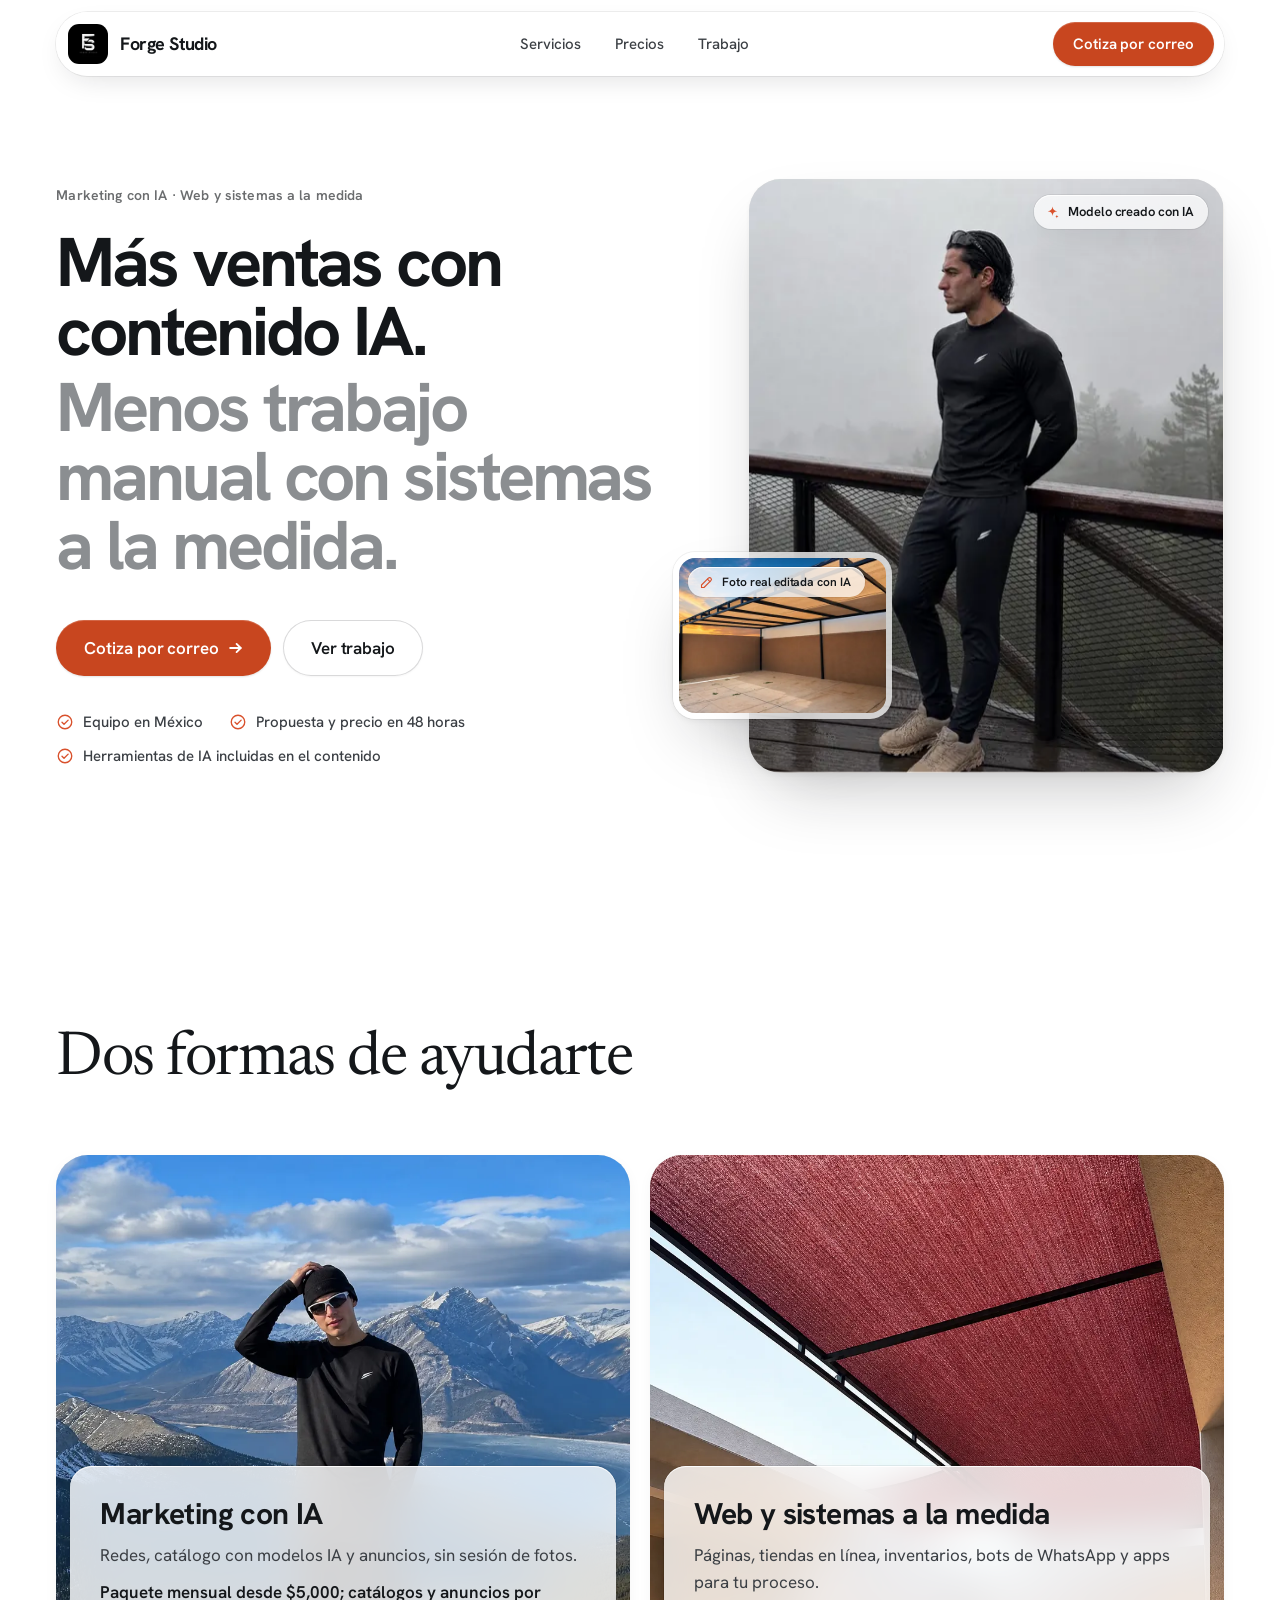
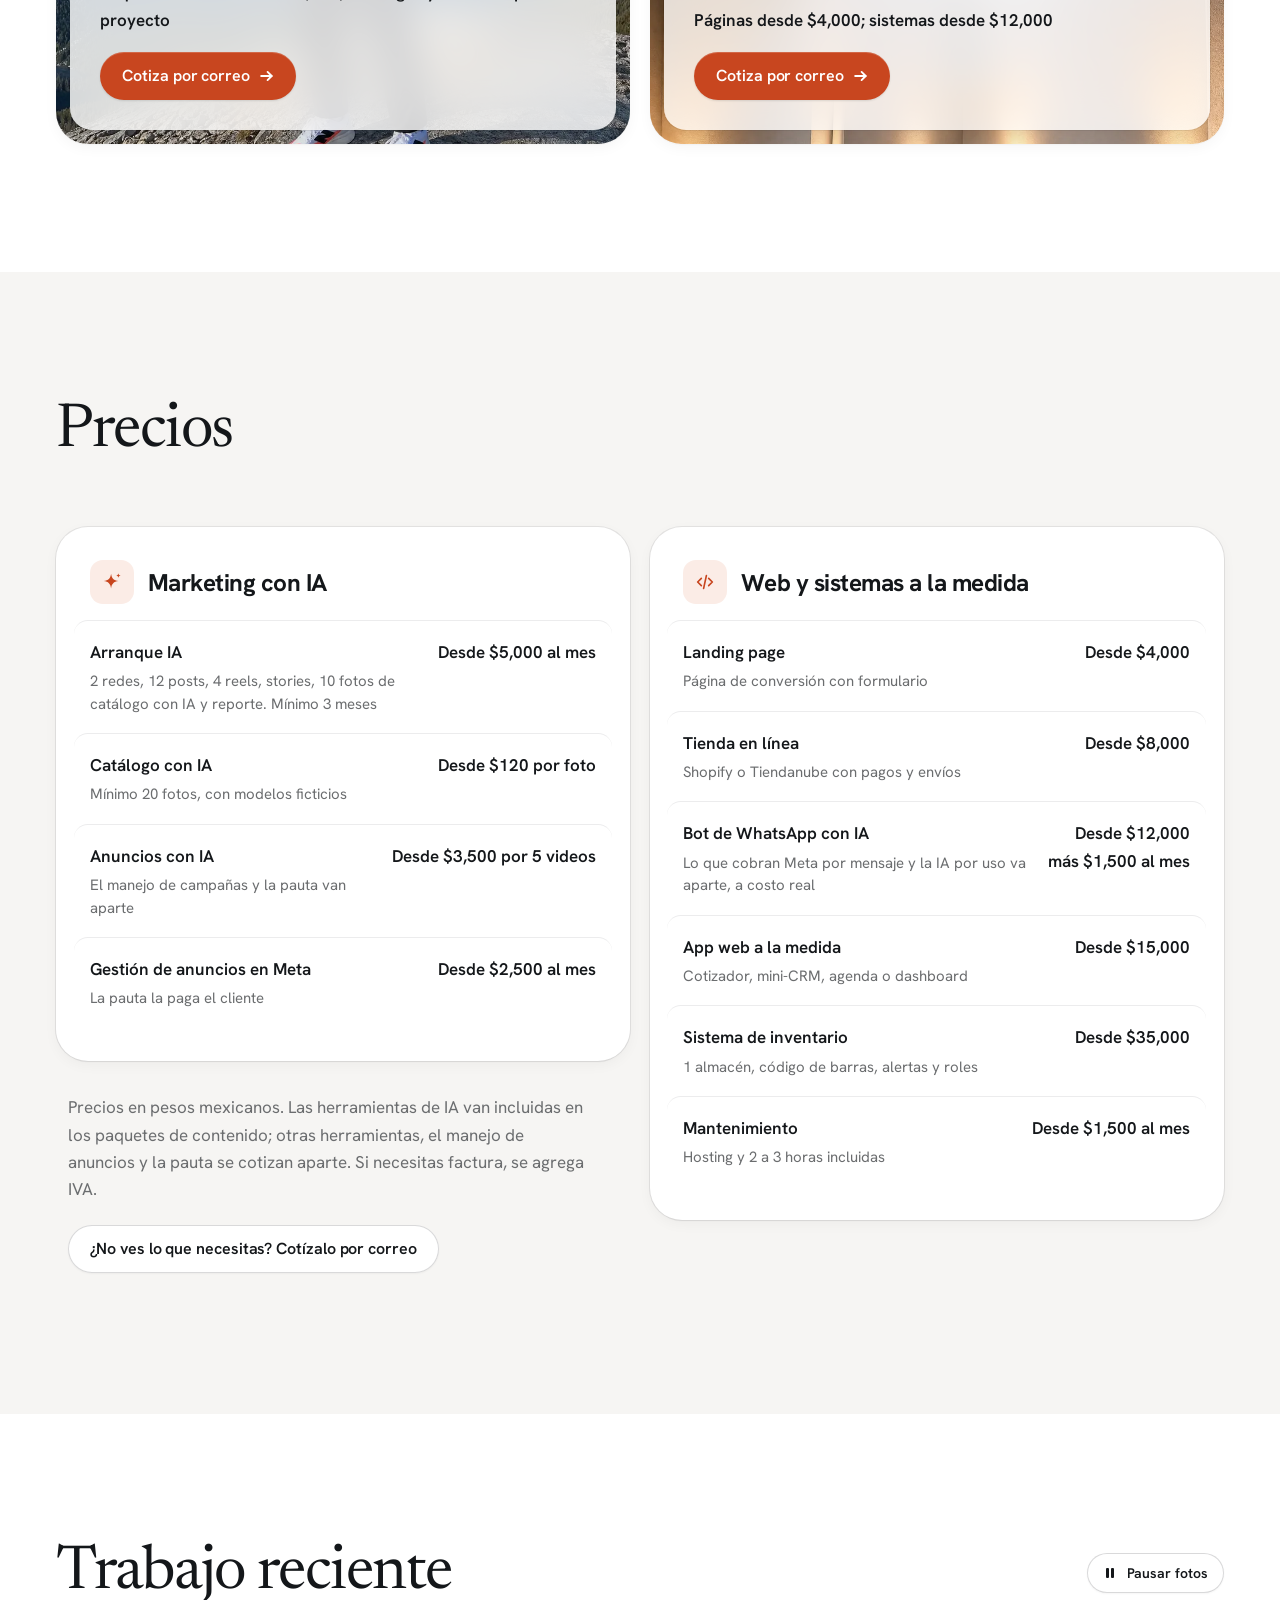
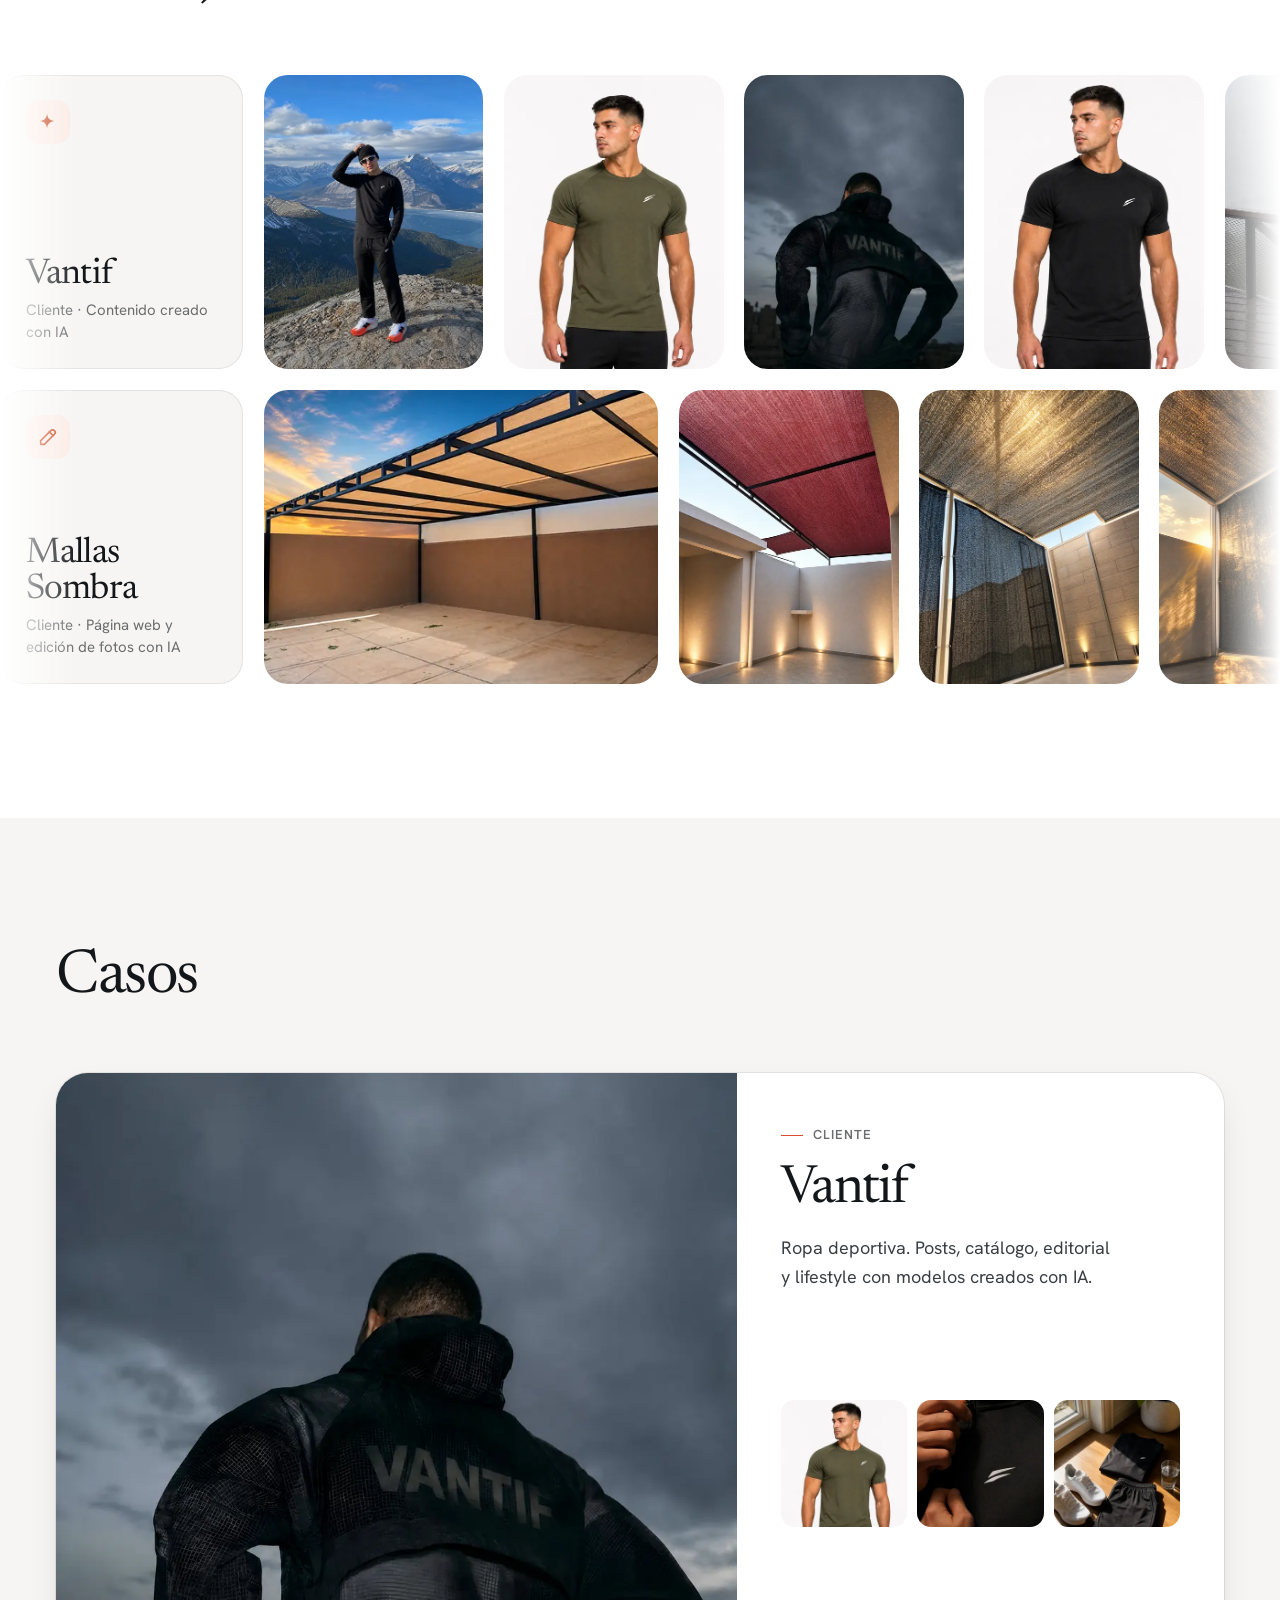
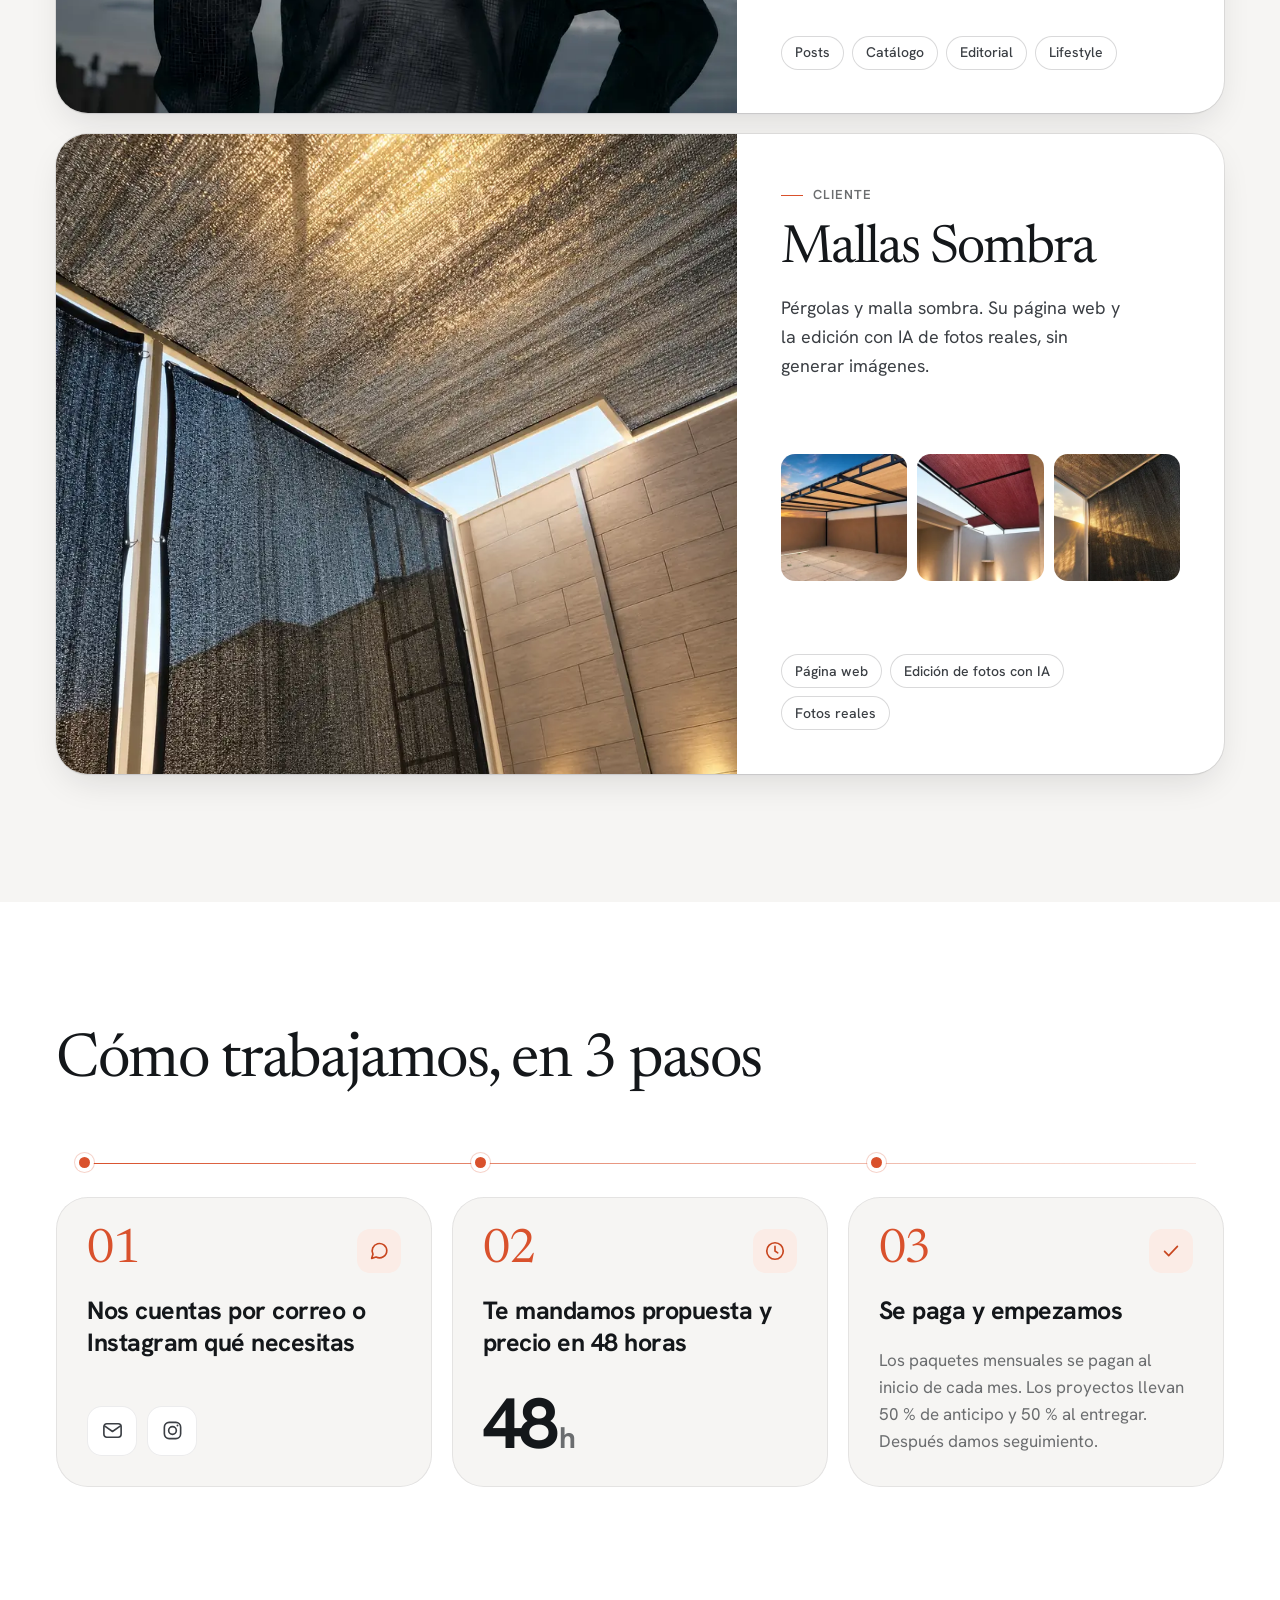
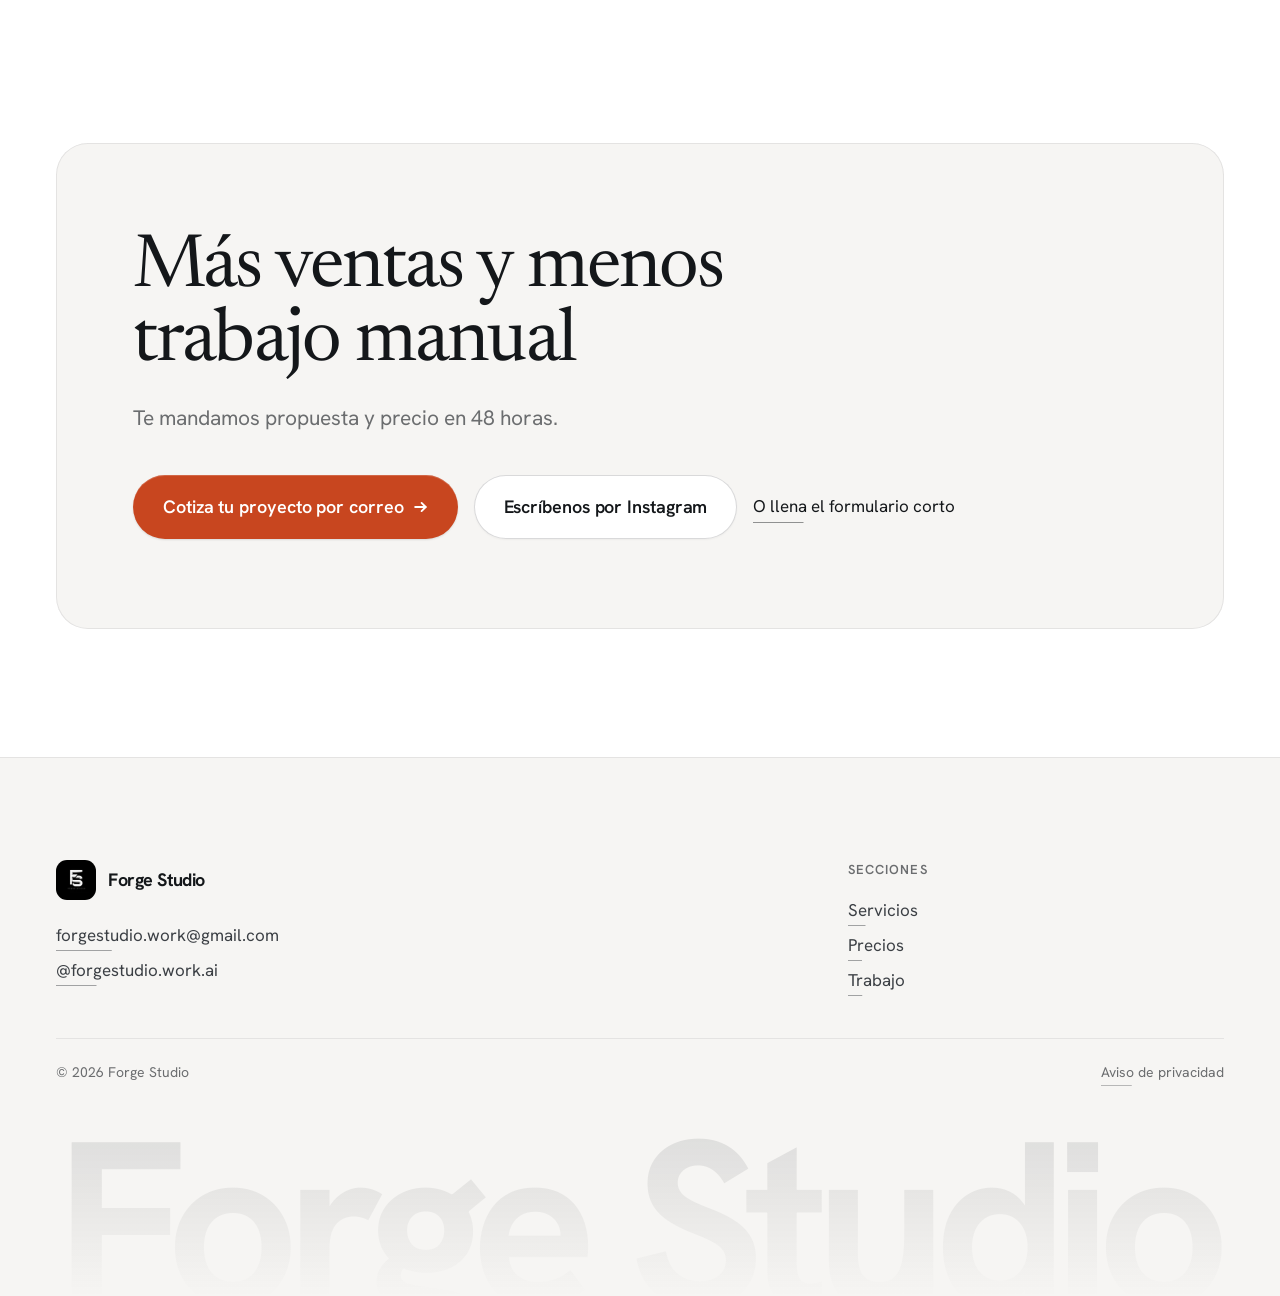
==== index.html @ bc6b0c33 "Rediseño de la página: versión clara, con contacto por correo e Instagram - Página nueva en index.ht" ====
<!doctype html>
<html lang="es" data-type="service">
<head>
<meta charset="utf-8">
<meta name="viewport" content="width=device-width, initial-scale=1, viewport-fit=cover">
<title>Forge Studio: marketing con IA y sistemas a la medida</title>
<meta name="description" content="Contenido con IA para vender más y sistemas a la medida para tu negocio: redes, catálogos, anuncios, páginas web y bots de WhatsApp. Propuesta y precio en 48 horas.">
<meta name="site-kind" content="other">
<meta name="page-type" content="service">
<meta name="theme-color" content="#ffffff">
<link rel="canonical" href="https://leogoma.github.io/forge-studio/">
<meta property="og:type" content="website">
<meta property="og:locale" content="es_MX">
<meta property="og:site_name" content="Forge Studio">
<meta property="og:title" content="Forge Studio: marketing con IA y sistemas a la medida">
<meta property="og:description" content="Contenido con IA para vender más y sistemas a la medida para tu negocio. Propuesta y precio en 48 horas.">
<meta property="og:url" content="https://leogoma.github.io/forge-studio/">
<meta property="og:image" content="https://leogoma.github.io/forge-studio/img/og.jpg">
<meta property="og:image:width" content="1200">
<meta property="og:image:height" content="630">
<meta property="og:image:alt" content="Modelo creado con IA con playera deportiva negra de Vantif, entre la niebla de Chipinque">
<meta name="twitter:card" content="summary_large_image">
<link rel="icon" type="image/png" sizes="32x32" href="favicon-32.png">
<link rel="apple-touch-icon" href="apple-touch-icon.png">
<!-- Hanken Grotesk y Newsreader (OFL, en fonts/) servidas desde el sitio: sin otro origen antes de pintar ni la IP
     del visitante en Google. La de texto se precarga porque el título de la portada la usa. -->
<link rel="preload" href="fonts/hanken-grotesk-latin.woff2" as="font" type="font/woff2" crossorigin>
<link rel="stylesheet" href="css/sitio.css">
<!-- con JS, lo que aparece al bajar empieza escondido; si js/sitio.js no llega en 4 s, todo se muestra igual -->
<script>document.documentElement.classList.add('js');window.__revelar=setTimeout(function(){document.documentElement.classList.add('revelar-todo')},4000);</script>
</head>
<body>
<!-- Versión clara (spec 12, cambio del 2026-11-09): blanco y gris muy claro, el naranja solo en botones y detalles,
     vidrio blanco en la barra y sobre las fotos, movimiento discreto y nada que siga al cursor. -->
<header class="nav">
  <div class="wrap nav__bar glass">
    <a class="skip-link" href="#inicio">Saltar al contenido</a>
    <a class="nav__logo" href="#top"><img src="img/brand/forge-monogram-96.webp" srcset="img/brand/forge-monogram-96.webp 96w, img/brand/forge-monogram-192.webp 192w" sizes="40px" width="40" height="40" alt=""><span>Forge Studio</span></a>
    <nav class="nav__links" id="menu" aria-label="Principal">
      <a class="nav__link" href="#servicios">Servicios</a>
      <a class="nav__link" href="#precios">Precios</a>
      <a class="nav__link" href="#trabajo">Trabajo</a>
    </nav>
    <div class="nav__actions">
      <a class="btn btn--primary" href="mailto:forgestudio.work@gmail.com?subject=Quiero%20cotizar" data-cta="contacto">Cotiza por correo</a>
    </div>
    <button class="nav__toggle" type="button" aria-expanded="false" aria-controls="menu" aria-label="Menú">
      <svg width="18" height="18" viewBox="0 0 18 18" aria-hidden="true"><path d="M2 5h14" stroke="currentColor" stroke-width="1.6" stroke-linecap="round"/><path d="M2 13h14" stroke="currentColor" stroke-width="1.6" stroke-linecap="round"/></svg>
    </button>
  </div>
</header>

<main id="top">
  <section class="hero" id="inicio" aria-labelledby="inicio-h">
    <div class="wrap hero__grid">
      <div class="hero__text">
        <p class="hero__label enter" style="--i:0">Marketing con IA · Web y sistemas a la medida</p>
        <h1 id="inicio-h"><span class="h1-a enter" style="--i:1">Más ventas con contenido IA.</span> <span class="h1-b enter" style="--i:2">Menos trabajo manual con sistemas a la medida.</span></h1>
        <div class="hero__cta enter" style="--i:3">
          <a class="btn btn--primary btn--lg" href="mailto:forgestudio.work@gmail.com?subject=Quiero%20cotizar" data-cta="contacto">Cotiza por correo<svg class="arrow" viewBox="0 0 12 12" aria-hidden="true" fill="none" stroke="currentColor" stroke-width="1.6" stroke-linecap="round" stroke-linejoin="round"><path d="M1 6h9"/><path d="M6.5 2.5 10 6l-3.5 3.5"/></svg></a>
          <a class="btn btn--secondary btn--lg" href="#trabajo">Ver trabajo</a>
        </div>
        <ul class="hero__trust enter" style="--i:4" role="list">
          <li><svg viewBox="0 0 24 24" aria-hidden="true" fill="none" stroke="currentColor" stroke-width="1.8" stroke-linecap="round" stroke-linejoin="round"><circle cx="12" cy="12" r="9"/><path d="m8 12.3 2.7 2.7L16.2 9.5"/></svg>Equipo en México</li>
          <li><svg viewBox="0 0 24 24" aria-hidden="true" fill="none" stroke="currentColor" stroke-width="1.8" stroke-linecap="round" stroke-linejoin="round"><circle cx="12" cy="12" r="9"/><path d="m8 12.3 2.7 2.7L16.2 9.5"/></svg>Propuesta y precio en 48 horas</li>
          <li><svg viewBox="0 0 24 24" aria-hidden="true" fill="none" stroke="currentColor" stroke-width="1.8" stroke-linecap="round" stroke-linejoin="round"><circle cx="12" cy="12" r="9"/><path d="m8 12.3 2.7 2.7L16.2 9.5"/></svg>Herramientas de IA incluidas en el contenido</li>
        </ul>
      </div>
      <div class="hero__art">
        <div class="hero__photo">
          <picture>
            <source media="(max-width: 639px)" srcset="img/vantif/editorial-chipinque-480.webp 480w, img/vantif/editorial-chipinque-640.webp 640w, img/vantif/editorial-chipinque-960.webp 960w" sizes="calc(100vw - 40px)">
            <img src="img/vantif/editorial-chipinque-960.webp" srcset="img/vantif/editorial-chipinque-480.webp 480w, img/vantif/editorial-chipinque-960.webp 960w, img/vantif/editorial-chipinque-1600.webp 1600w" sizes="(min-width: 1024px) min(536px, calc(41.7vw - 64px)), 520px" width="1600" height="2143" alt="Modelo creado con IA con ropa deportiva negra de Vantif, recargado en el barandal de un mirador con niebla en Chipinque" style="object-position: 50% 30%" fetchpriority="high" data-source="client" data-subject="Vantif, editorial en Chipinque">
          </picture>
          <span class="chip glass"><svg viewBox="0 0 24 24" aria-hidden="true" fill="currentColor"><path d="M12 2.5c.5 4.8 2.7 7 7.5 7.5-4.8.5-7 2.7-7.5 7.5-.5-4.8-2.7-7-7.5-7.5 4.8-.5 7-2.7 7.5-7.5Z"/><path d="M19 15.5c.2 1.9 1.1 2.8 3 3-1.9.2-2.8 1.1-3 3-.2-1.9-1.1-2.8-3-3 1.9-.2 2.8-1.1 3-3Z"/></svg><span>Modelo creado con IA</span></span>
        </div>
        <div class="hero__mini glass enter" style="--i:4">
          <img src="img/mallas/pergola-beige-sunset-480.webp" srcset="img/mallas/pergola-beige-sunset-480.webp 480w, img/mallas/pergola-beige-sunset-960.webp 960w" sizes="(min-width: 1024px) 250px, (min-width: 640px) 260px, 50vw" width="1600" height="1195" alt="Pérgola de estructura negra con malla sombra beige sobre una terraza, al atardecer" decoding="async" data-source="client" data-subject="Mallas Sombra, pérgola beige">
          <span class="chip glass"><svg viewBox="0 0 24 24" aria-hidden="true" fill="none" stroke="currentColor" stroke-width="1.8" stroke-linecap="round" stroke-linejoin="round"><path d="M4 20h4L19 9a2.8 2.8 0 0 0-4-4L4 16v4Z"/><path d="m13.5 6.5 4 4"/></svg><span>Foto real editada con IA</span></span>
        </div>
      </div>
    </div>
  </section>

  <section class="section" id="servicios" aria-labelledby="servicios-h">
    <div class="wrap">
      <div class="section-head" data-reveal><h2 id="servicios-h">Dos formas de ayudarte</h2></div>
      <div class="svc-grid">
        <article class="svc" data-reveal style="--i:0">
          <div class="svc__media"><img src="img/vantif/editorial-banff-960.webp" srcset="img/vantif/editorial-banff-480.webp 480w, img/vantif/editorial-banff-960.webp 960w, img/vantif/editorial-banff-1600.webp 1200w" sizes="(min-width: 900px) min(648px, calc(50vw - 76px)), calc(100vw - 40px)" width="1200" height="1607" alt="Modelo creado con IA con ropa deportiva negra de Vantif, en la cima de una montaña frente a un lago y picos nevados" loading="lazy" decoding="async" style="object-position: 50% 40%" data-source="client" data-subject="Vantif, editorial en Banff"></div>
          <div class="svc__body glass">
            <h3>Marketing con IA</h3>
            <p>Redes, catálogo con modelos IA y anuncios, sin sesión de fotos.</p>
            <p class="svc__price">Paquete mensual desde $5,000; catálogos y anuncios por proyecto</p>
            <a class="btn btn--primary" href="mailto:forgestudio.work@gmail.com?subject=Quiero%20cotizar" data-cta="contacto">Cotiza por correo<svg class="arrow" viewBox="0 0 12 12" aria-hidden="true" fill="none" stroke="currentColor" stroke-width="1.6" stroke-linecap="round" stroke-linejoin="round"><path d="M1 6h9"/><path d="M6.5 2.5 10 6l-3.5 3.5"/></svg></a>
          </div>
        </article>
        <article class="svc" data-reveal style="--i:1">
          <div class="svc__media"><img src="img/mallas/malla-roja-techo-960.webp" srcset="img/mallas/malla-roja-techo-480.webp 480w, img/mallas/malla-roja-techo-960.webp 960w, img/mallas/malla-roja-techo-1600.webp 1120w" sizes="(min-width: 900px) min(648px, calc(50vw - 76px)), calc(100vw - 40px)" width="1120" height="1500" alt="Malla sombra roja tensada como techo de un patio de muros blancos con luces al pie" loading="lazy" decoding="async" style="object-position: 50% 30%" data-source="client" data-subject="Mallas Sombra, techo de malla roja"></div>
          <div class="svc__body glass">
            <h3>Web y sistemas a la medida</h3>
            <p>Páginas, tiendas en línea, inventarios, bots de WhatsApp y apps para tu proceso.</p>
            <p class="svc__price">Páginas desde $4,000; sistemas desde $12,000</p>
            <a class="btn btn--primary" href="mailto:forgestudio.work@gmail.com?subject=Quiero%20cotizar" data-cta="contacto">Cotiza por correo<svg class="arrow" viewBox="0 0 12 12" aria-hidden="true" fill="none" stroke="currentColor" stroke-width="1.6" stroke-linecap="round" stroke-linejoin="round"><path d="M1 6h9"/><path d="M6.5 2.5 10 6l-3.5 3.5"/></svg></a>
          </div>
        </article>
      </div>
    </div>
  </section>

  <section class="section section--soft" id="precios" aria-labelledby="precios-h">
    <div class="wrap">
      <div class="section-head" data-reveal><h2 id="precios-h">Precios</h2></div>
      <div class="precios__grid">
        <div class="price-card" data-reveal style="--i:0">
          <div class="price-card__head">
            <span class="icon-tile" aria-hidden="true"><svg viewBox="0 0 24 24" fill="currentColor"><path d="M11 3c.6 5 3 7.4 8 8-5 .6-7.4 3-8 8-.6-5-3-7.4-8-8 5-.6 7.4-3 8-8Z"/><path d="M19 2.5c.2 1.6 1 2.4 2.5 2.5-1.6.2-2.4 1-2.5 2.5-.2-1.6-1-2.4-2.5-2.5 1.6-.2 2.4-1 2.5-2.5Z"/></svg></span>
            <h3>Marketing con IA</h3>
          </div>
          <ul class="rows" role="list">
            <li><span class="rows__name">Arranque IA</span><span class="rows__value">Desde $5,000 al mes</span><p>2 redes, 12 posts, 4 reels, stories, 10 fotos de catálogo con IA y reporte. Mínimo 3 meses</p></li>
            <li><span class="rows__name">Catálogo con IA</span><span class="rows__value">Desde $120 por foto</span><p>Mínimo 20 fotos, con modelos ficticios</p></li>
            <li><span class="rows__name">Anuncios con IA</span><span class="rows__value">Desde $3,500 por 5 videos</span><p>El manejo de campañas y la pauta van aparte</p></li>
            <li><span class="rows__name">Gestión de anuncios en Meta</span><span class="rows__value">Desde $2,500 al mes</span><p>La pauta la paga el cliente</p></li>
          </ul>
        </div>
        <div class="price-card precios__web" data-reveal style="--i:1">
          <div class="price-card__head">
            <span class="icon-tile" aria-hidden="true"><svg viewBox="0 0 24 24" fill="none" stroke="currentColor" stroke-width="1.8" stroke-linecap="round" stroke-linejoin="round"><path d="m8 8-4 4 4 4"/><path d="m16 8 4 4-4 4"/><path d="m13.5 5-3 14"/></svg></span>
            <h3>Web y sistemas a la medida</h3>
          </div>
          <ul class="rows" role="list">
            <li><span class="rows__name">Landing page</span><span class="rows__value">Desde $4,000</span><p>Página de conversión con formulario</p></li>
            <li><span class="rows__name">Tienda en línea</span><span class="rows__value">Desde $8,000</span><p>Shopify o Tiendanube con pagos y envíos</p></li>
            <li><span class="rows__name">Bot de WhatsApp con IA</span><span class="rows__value">Desde $12,000<br>más $1,500 al mes</span><p>Lo que cobran Meta por mensaje y la IA por uso va aparte, a costo real</p></li>
            <li><span class="rows__name">App web a la medida</span><span class="rows__value">Desde $15,000</span><p>Cotizador, mini-CRM, agenda o dashboard</p></li>
            <li><span class="rows__name">Sistema de inventario</span><span class="rows__value">Desde $35,000</span><p>1 almacén, código de barras, alertas y roles</p></li>
            <li><span class="rows__name">Mantenimiento</span><span class="rows__value">Desde $1,500 al mes</span><p>Hosting y 2 a 3 horas incluidas</p></li>
          </ul>
        </div>
        <div class="precios__nota" data-reveal style="--i:2">
          <p>Precios en pesos mexicanos. Las herramientas de IA van incluidas en los paquetes de contenido; otras herramientas, el manejo de anuncios y la pauta se cotizan aparte. Si necesitas factura, se agrega IVA.</p>
          <div><a class="btn btn--secondary" href="mailto:forgestudio.work@gmail.com?subject=Quiero%20cotizar" data-cta="contacto">¿No ves lo que necesitas? Cotízalo por correo</a></div>
        </div>
      </div>
    </div>
  </section>

  <section class="section trabajo" id="trabajo" aria-labelledby="trabajo-h">
    <div class="wrap section-head" data-reveal>
      <h2 id="trabajo-h">Trabajo reciente</h2>
      <button class="marquee-toggle btn btn--secondary btn--sm" type="button" aria-pressed="false" hidden>
        <svg class="i-pause" viewBox="0 0 14 14" aria-hidden="true" fill="currentColor"><rect x="3" y="2" width="3" height="10" rx="1"/><rect x="8" y="2" width="3" height="10" rx="1"/></svg>
        <svg class="i-play" viewBox="0 0 14 14" aria-hidden="true" fill="currentColor"><path d="M4 2.6v8.8a.6.6 0 0 0 .9.5l7-4.4a.6.6 0 0 0 0-1L4.9 2.1a.6.6 0 0 0-.9.5Z"/></svg>
        <span>Pausar fotos</span>
      </button>
    </div>
    <div class="marquee" data-marquee data-reveal>
      <div class="marquee__track"><div class="marquee__set">
        <div class="gal-group" data-project="vantif">
          <div class="gal-label">
            <span class="icon-tile" aria-hidden="true"><svg viewBox="0 0 24 24" fill="currentColor"><path d="M11 3c.6 5 3 7.4 8 8-5 .6-7.4 3-8 8-.6-5-3-7.4-8-8 5-.6 7.4-3 8-8Z"/></svg></span>
            <div><h3>Vantif</h3><p>Cliente · Contenido creado con IA</p></div>
          </div>
          <ul class="gal" role="list" aria-label="Fotos de Vantif">
            <li><button type="button" class="gal__btn" aria-haspopup="dialog"><img src="img/vantif/editorial-banff-480.webp" srcset="img/vantif/editorial-banff-480.webp 480w, img/vantif/editorial-banff-960.webp 960w, img/vantif/editorial-banff-1600.webp 1200w" sizes="(min-width: 1479px) 254px, (min-width: 640px) 17.2vw, 157px" width="1200" height="1607" alt="Modelo creado con IA con ropa deportiva negra de Vantif, en la cima de una montaña frente a un lago y picos nevados" loading="lazy" decoding="async" data-source="client" data-subject="Vantif, editorial en Banff"></button></li>
            <li><button type="button" class="gal__btn" aria-haspopup="dialog"><img src="img/vantif/post-olive-tee-480.webp" srcset="img/vantif/post-olive-tee-480.webp 480w, img/vantif/post-olive-tee-960.webp 960w, img/vantif/post-olive-tee-1600.webp 1600w" sizes="(min-width: 1479px) 254px, (min-width: 640px) 17.2vw, 157px" width="1600" height="2143" alt="Modelo creado con IA con playera verde olivo de Vantif, sobre fondo blanco" loading="lazy" decoding="async" data-source="client" data-subject="Vantif, post de playera verde olivo"></button></li>
            <li><button type="button" class="gal__btn" aria-haspopup="dialog"><img src="img/vantif/vantif-01-480.webp" srcset="img/vantif/vantif-01-480.webp 480w, img/vantif/vantif-01-960.webp 960w, img/vantif/vantif-01-1600.webp 1600w" sizes="(min-width: 1479px) 254px, (min-width: 640px) 17.2vw, 157px" width="1600" height="2143" alt="Modelo creado con IA, de espaldas, con chamarra negra de malla que dice VANTIF, bajo un cielo nublado" loading="lazy" decoding="async" data-source="client" data-subject="Vantif, chamarra de malla"></button></li>
            <li><button type="button" class="gal__btn" aria-haspopup="dialog"><img src="img/vantif/post-core-tee-480.webp" srcset="img/vantif/post-core-tee-480.webp 480w, img/vantif/post-core-tee-960.webp 960w, img/vantif/post-core-tee-1600.webp 1600w" sizes="(min-width: 1479px) 254px, (min-width: 640px) 17.2vw, 157px" width="1600" height="2143" alt="Modelo creado con IA con playera negra de Vantif, sobre fondo blanco" loading="lazy" decoding="async" data-source="client" data-subject="Vantif, post de playera negra"></button></li>
            <li><button type="button" class="gal__btn" aria-haspopup="dialog"><img src="img/vantif/editorial-chipinque-480.webp" srcset="img/vantif/editorial-chipinque-480.webp 480w, img/vantif/editorial-chipinque-960.webp 960w, img/vantif/editorial-chipinque-1600.webp 1600w" sizes="(min-width: 1479px) 254px, (min-width: 640px) 17.2vw, 157px" width="1600" height="2143" alt="Modelo creado con IA con ropa deportiva negra de Vantif, recargado en el barandal de un mirador con niebla en Chipinque" loading="lazy" decoding="async" data-source="client" data-subject="Vantif, editorial en Chipinque"></button></li>
            <li><button type="button" class="gal__btn" aria-haspopup="dialog"><img src="img/vantif/post-quarter-zip-480.webp" srcset="img/vantif/post-quarter-zip-480.webp 480w, img/vantif/post-quarter-zip-960.webp 960w, img/vantif/post-quarter-zip-1600.webp 1600w" sizes="(min-width: 1479px) 254px, (min-width: 640px) 17.2vw, 157px" width="1600" height="2143" alt="Modelo creado con IA de cuerpo completo, con sudadera de medio cierre y pants negros de Vantif, sobre fondo blanco" loading="lazy" decoding="async" data-source="client" data-subject="Vantif, post de sudadera"></button></li>
            <li><button type="button" class="gal__btn" aria-haspopup="dialog"><img src="img/vantif/editorial-lago-480.webp" srcset="img/vantif/editorial-lago-480.webp 480w, img/vantif/editorial-lago-960.webp 960w, img/vantif/editorial-lago-1600.webp 1520w" sizes="(min-width: 1479px) 254px, (min-width: 640px) 17.2vw, 157px" width="1520" height="2036" alt="Lago congelado entre montañas nevadas, parte de la editorial de Vantif" loading="lazy" decoding="async" data-source="client" data-subject="Vantif, editorial en el lago"></button></li>
            <li><button type="button" class="gal__btn" aria-haspopup="dialog"><img src="img/vantif/vantif-02-480.webp" srcset="img/vantif/vantif-02-480.webp 480w, img/vantif/vantif-02-960.webp 960w, img/vantif/vantif-02-1600.webp 1360w" sizes="(min-width: 1479px) 340px, (min-width: 640px) 23.0vw, 210px" width="1360" height="1360" alt="Logo blanco de Vantif sobre una sudadera negra con cierre, en primer plano" loading="lazy" decoding="async" data-source="client" data-subject="Vantif, detalle del logo"></button></li>
            <li><button type="button" class="gal__btn" aria-haspopup="dialog"><img src="img/vantif/lifestyle-flatlay-480.webp" srcset="img/vantif/lifestyle-flatlay-480.webp 480w, img/vantif/lifestyle-flatlay-960.webp 960w, img/vantif/lifestyle-flatlay-1600.webp 1520w" sizes="(min-width: 1479px) 192px, (min-width: 640px) 13.0vw, 119px" width="1520" height="2688" alt="Playera y short negros de Vantif con tenis blancos y un vaso de agua, sobre un piso de madera junto a la ventana" loading="lazy" decoding="async" data-source="client" data-subject="Vantif, lifestyle"></button></li>
            <li><button type="button" class="gal__btn" aria-haspopup="dialog"><img src="img/vantif/vantif-03-480.webp" srcset="img/vantif/vantif-03-480.webp 480w, img/vantif/vantif-03-960.webp 960w, img/vantif/vantif-03-1600.webp 1200w" sizes="(min-width: 1479px) 340px, (min-width: 640px) 23.0vw, 210px" width="1200" height="1200" alt="Logo blanco de Vantif sobre tela verde olivo, en primer plano" loading="lazy" decoding="async" data-source="client" data-subject="Vantif, detalle del logo"></button></li>
            <li><button type="button" class="gal__btn" aria-haspopup="dialog"><img src="img/vantif/macro-quartzip-logo-480.webp" srcset="img/vantif/macro-quartzip-logo-480.webp 480w, img/vantif/macro-quartzip-logo-960.webp 960w, img/vantif/macro-quartzip-logo-1600.webp 1520w" sizes="(min-width: 1479px) 192px, (min-width: 640px) 13.0vw, 119px" width="1520" height="2688" alt="Manos de un modelo creado con IA subiendo el cierre de una sudadera negra de Vantif" loading="lazy" decoding="async" data-source="client" data-subject="Vantif, detalle de la sudadera"></button></li>
            <li><button type="button" class="gal__btn" aria-haspopup="dialog"><img src="img/vantif/vantif-04-480.webp" srcset="img/vantif/vantif-04-480.webp 480w, img/vantif/vantif-04-960.webp 960w, img/vantif/vantif-04-1600.webp 1600w" sizes="(min-width: 1479px) 340px, (min-width: 640px) 23.0vw, 210px" width="1600" height="1600" alt="Logo blanco de Vantif sobre tela negra, en primer plano" loading="lazy" decoding="async" data-source="client" data-subject="Vantif, detalle del logo"></button></li>
          </ul>
        </div>
      </div></div>
    </div>
    <div class="marquee" data-marquee data-dir="rev" data-reveal>
      <div class="marquee__track"><div class="marquee__set">
        <div class="gal-group" data-project="mallas">
          <div class="gal-label">
            <span class="icon-tile" aria-hidden="true"><svg viewBox="0 0 24 24" fill="none" stroke="currentColor" stroke-width="1.8" stroke-linecap="round" stroke-linejoin="round"><path d="M4 20h4L19 9a2.8 2.8 0 0 0-4-4L4 16v4Z"/><path d="m13.5 6.5 4 4"/></svg></span>
            <div><h3>Mallas Sombra</h3><p>Cliente · Página web y edición de fotos con IA</p></div>
          </div>
          <ul class="gal" role="list" aria-label="Fotos de Mallas Sombra">
            <li><button type="button" class="gal__btn" aria-haspopup="dialog"><img src="img/mallas/pergola-beige-sunset-480.webp" srcset="img/mallas/pergola-beige-sunset-480.webp 480w, img/mallas/pergola-beige-sunset-960.webp 960w, img/mallas/pergola-beige-sunset-1600.webp 1600w" sizes="(min-width: 1479px) 455px, (min-width: 640px) 30.8vw, 281px" width="1600" height="1195" alt="Pérgola de estructura negra con malla sombra beige sobre una terraza, al atardecer" loading="lazy" decoding="async" data-source="client" data-subject="Mallas Sombra, pérgola beige"></button></li>
            <li><button type="button" class="gal__btn" aria-haspopup="dialog"><img src="img/mallas/malla-roja-techo-480.webp" srcset="img/mallas/malla-roja-techo-480.webp 480w, img/mallas/malla-roja-techo-960.webp 960w, img/mallas/malla-roja-techo-1600.webp 1120w" sizes="(min-width: 1479px) 254px, (min-width: 640px) 17.2vw, 157px" width="1120" height="1500" alt="Malla sombra roja tensada como techo de un patio de muros blancos con luces al pie" loading="lazy" decoding="async" data-source="client" data-subject="Mallas Sombra, techo de malla roja"></button></li>
            <li><button type="button" class="gal__btn" aria-haspopup="dialog"><img src="img/mallas/malla-negra-azulejo-480.webp" srcset="img/mallas/malla-negra-azulejo-480.webp 480w, img/mallas/malla-negra-azulejo-960.webp 880w" sizes="(min-width: 1479px) 254px, (min-width: 640px) 17.2vw, 157px" width="880" height="1179" alt="Malla sombra negra en el techo y los costados de un patio, junto a un muro de azulejo claro con luces al pie" loading="lazy" decoding="async" data-source="client" data-subject="Mallas Sombra, patio con malla negra"></button></li>
            <li><button type="button" class="gal__btn" aria-haspopup="dialog"><img src="img/mallas/malla-negra-lateral-sunset-480.webp" srcset="img/mallas/malla-negra-lateral-sunset-480.webp 480w, img/mallas/malla-negra-lateral-sunset-960.webp 800w" sizes="(min-width: 1479px) 254px, (min-width: 640px) 17.2vw, 157px" width="800" height="1072" alt="Malla sombra negra en el techo y un costado de un patio, con la luz del atardecer entrando por la esquina" loading="lazy" decoding="async" data-source="client" data-subject="Mallas Sombra, malla negra al atardecer"></button></li>
          </ul>
        </div>
        <div class="gal-group" data-project="moda">
          <div class="gal-label">
            <span class="icon-tile" aria-hidden="true"><svg viewBox="0 0 24 24" fill="currentColor"><path d="M11 3c.6 5 3 7.4 8 8-5 .6-7.4 3-8 8-.6-5-3-7.4-8-8 5-.6 7.4-3 8-8Z"/></svg></span>
            <div><h3>Moda editorial</h3><p>Editorial propia · Concepto</p></div>
          </div>
          <ul class="gal" role="list" aria-label="Fotos de Moda editorial">
            <li><button type="button" class="gal__btn" aria-haspopup="dialog"><img src="img/moda/runway-gabardina-charcoal-480.webp" srcset="img/moda/runway-gabardina-charcoal-480.webp 480w, img/moda/runway-gabardina-charcoal-960.webp 960w, img/moda/runway-gabardina-charcoal-1600.webp 1600w" sizes="(min-width: 1479px) 340px, (min-width: 640px) 23.0vw, 210px" width="1600" height="1600" alt="Modelo creado con IA en una pasarela con gabardina gris carbón y bolso café" loading="lazy" decoding="async" data-subject="Moda editorial, gabardina"></button></li>
            <li><button type="button" class="gal__btn" aria-haspopup="dialog"><img src="img/moda/runway-rayas-azul-480.webp" srcset="img/moda/runway-rayas-azul-480.webp 480w, img/moda/runway-rayas-azul-960.webp 960w, img/moda/runway-rayas-azul-1600.webp 1600w" sizes="(min-width: 1479px) 340px, (min-width: 640px) 23.0vw, 210px" width="1600" height="1600" alt="Modelo creado con IA en una pasarela con abrigo de rayas azules, corbata roja y bolso café" loading="lazy" decoding="async" data-subject="Moda editorial, abrigo de rayas"></button></li>
          </ul>
        </div>
        <div class="gal-group" data-project="forge">
          <div class="gal-label">
            <span class="icon-tile" aria-hidden="true"><svg viewBox="0 0 24 24" fill="currentColor"><path d="M11 3c.6 5 3 7.4 8 8-5 .6-7.4 3-8 8-.6-5-3-7.4-8-8 5-.6 7.4-3 8-8Z"/></svg></span>
            <div><h3>Forge Studio</h3><p>Identidad propia</p></div>
          </div>
          <ul class="gal" role="list" aria-label="Fotos de Forge Studio">
            <li><button type="button" class="gal__btn" aria-haspopup="dialog"><img src="img/forge/editorial-fs-pendant-480.webp" srcset="img/forge/editorial-fs-pendant-480.webp 480w, img/forge/editorial-fs-pendant-960.webp 960w, img/forge/editorial-fs-pendant-1600.webp 1520w" sizes="(min-width: 1479px) 192px, (min-width: 640px) 13.0vw, 119px" width="1520" height="2688" alt="Retrato en blanco y negro de una modelo creada con IA, con una franja de luz sobre los ojos y un dije con las letras FS" loading="lazy" decoding="async" data-subject="Forge Studio, identidad"></button></li>
          </ul>
        </div>
      </div></div>
    </div>
    <dialog class="gal-dialog" id="foto" aria-label="Foto en grande">
      <form method="dialog"><button class="btn btn--secondary btn--sm" type="submit">Cerrar</button></form>
    </dialog>
  </section>

  <section class="section section--soft" id="casos" aria-labelledby="casos-h">
    <div class="wrap">
      <div class="section-head" data-reveal><h2 id="casos-h">Casos</h2></div>
      <div class="cases">
        <article class="case" data-reveal>
          <div class="case__media"><img src="img/vantif/vantif-01-960.webp" srcset="img/vantif/vantif-01-480.webp 480w, img/vantif/vantif-01-960.webp 960w, img/vantif/vantif-01-1600.webp 1600w" sizes="(min-width: 1024px) min(770px, calc(58vw - 70px)), calc(100vw - 40px)" width="1600" height="2143" alt="Modelo creado con IA, de espaldas, con chamarra negra de malla que dice VANTIF, bajo un cielo nublado" loading="lazy" decoding="async" style="object-position: 50% 45%" data-source="client" data-subject="Vantif, chamarra de malla"></div>
          <div class="case__body">
            <div>
              <span class="case__kicker">Cliente</span>
              <h3>Vantif</h3>
              <p>Ropa deportiva. Posts, catálogo, editorial y lifestyle con modelos creados con IA.</p>
            </div>
            <div class="case__thumbs" aria-hidden="true"><img src="img/vantif/post-olive-tee-thumb-280.webp" width="280" height="280" alt="Modelo creado con IA con playera verde olivo de Vantif, sobre fondo blanco" loading="lazy" decoding="async"><img src="img/vantif/macro-quartzip-logo-thumb-280.webp" width="280" height="280" alt="Manos de un modelo creado con IA subiendo el cierre de una sudadera negra de Vantif" loading="lazy" decoding="async"><img src="img/vantif/lifestyle-flatlay-thumb-280.webp" width="280" height="280" alt="Playera y short negros de Vantif con tenis blancos y un vaso de agua, sobre un piso de madera junto a la ventana" loading="lazy" decoding="async"></div>
            <ul class="tags" role="list"><li>Posts</li><li>Catálogo</li><li>Editorial</li><li>Lifestyle</li></ul>
          </div>
        </article>
        <article class="case" data-reveal>
          <div class="case__media"><img src="img/mallas/malla-negra-azulejo-960.webp" srcset="img/mallas/malla-negra-azulejo-480.webp 480w, img/mallas/malla-negra-azulejo-960.webp 880w" sizes="(min-width: 1024px) min(770px, calc(58vw - 70px)), calc(100vw - 40px)" width="880" height="1179" alt="Malla sombra negra en el techo y los costados de un patio, junto a un muro de azulejo claro con luces al pie" loading="lazy" decoding="async" style="object-position: 50% 40%" data-source="client" data-subject="Mallas Sombra, patio con malla negra"></div>
          <div class="case__body">
            <div>
              <span class="case__kicker">Cliente</span>
              <h3>Mallas Sombra</h3>
              <p>Pérgolas y malla sombra. Su página web y la edición con IA de fotos reales, sin generar imágenes.</p>
            </div>
            <div class="case__thumbs" aria-hidden="true"><img src="img/mallas/pergola-beige-sunset-thumb-280.webp" width="280" height="280" alt="Pérgola de estructura negra con malla sombra beige sobre una terraza, al atardecer" loading="lazy" decoding="async"><img src="img/mallas/malla-roja-techo-thumb-280.webp" width="280" height="280" alt="Malla sombra roja tensada como techo de un patio de muros blancos con luces al pie" loading="lazy" decoding="async"><img src="img/mallas/malla-negra-lateral-sunset-thumb-280.webp" width="280" height="280" alt="Malla sombra negra en el techo y un costado de un patio, con la luz del atardecer entrando por la esquina" loading="lazy" decoding="async"></div>
            <ul class="tags" role="list"><li>Página web</li><li>Edición de fotos con IA</li><li>Fotos reales</li></ul>
          </div>
        </article>
      </div>
    </div>
  </section>

  <section class="section" id="proceso" aria-labelledby="proceso-h">
    <div class="wrap">
      <div class="section-head" data-reveal><h2 id="proceso-h">Cómo trabajamos, en 3 pasos</h2></div>
      <ol class="steps" role="list" data-reveal>
        <li class="step">
          <div class="step__top"><span class="step__num" aria-hidden="true">01</span><span class="icon-tile" aria-hidden="true"><svg viewBox="0 0 24 24" fill="none" stroke="currentColor" stroke-width="1.8" stroke-linecap="round" stroke-linejoin="round"><path d="M20.5 11.5a8 8 0 0 1-11.7 7.1L4 20l1.4-4.5A8 8 0 1 1 20.5 11.5Z"/></svg></span></div>
          <h3>Nos cuentas por correo o Instagram qué necesitas</h3>
          <div class="step__channels" aria-hidden="true">
            <span><svg viewBox="0 0 24 24" fill="none" stroke="currentColor" stroke-width="1.7" stroke-linecap="round" stroke-linejoin="round"><rect x="3" y="5" width="18" height="14" rx="3"/><path d="m4 7.5 8 5.5 8-5.5"/></svg></span>
            <span><svg viewBox="0 0 24 24" fill="none" stroke="currentColor" stroke-width="1.7"><rect x="3.5" y="3.5" width="17" height="17" rx="5"/><circle cx="12" cy="12" r="4"/><circle cx="17.2" cy="6.8" r="1" fill="currentColor" stroke="none"/></svg></span>
          </div>
        </li>
        <li class="step">
          <div class="step__top"><span class="step__num" aria-hidden="true">02</span><span class="icon-tile" aria-hidden="true"><svg viewBox="0 0 24 24" fill="none" stroke="currentColor" stroke-width="1.8" stroke-linecap="round" stroke-linejoin="round"><circle cx="12" cy="12" r="9"/><path d="M12 7v5l3 2"/></svg></span></div>
          <h3>Te mandamos propuesta y precio en 48 horas</h3>
          <p class="step__stat" aria-hidden="true">48<small>h</small></p>
        </li>
        <li class="step">
          <div class="step__top"><span class="step__num" aria-hidden="true">03</span><span class="icon-tile" aria-hidden="true"><svg viewBox="0 0 24 24" fill="none" stroke="currentColor" stroke-width="1.8" stroke-linecap="round" stroke-linejoin="round"><path d="M5 12.5 9.5 17 19 7"/></svg></span></div>
          <h3>Se paga y empezamos</h3>
          <p>Los paquetes mensuales se pagan al inicio de cada mes. Los proyectos llevan 50&nbsp;% de anticipo y 50&nbsp;% al entregar. Después damos seguimiento.</p>
        </li>
      </ol>
    </div>
  </section>

  <section class="section" id="contacto" aria-labelledby="contacto-h">
    <div class="wrap">
      <div class="cierre" data-reveal>
        <h2 id="contacto-h">Más ventas y menos trabajo manual</h2>
        <p>Te mandamos propuesta y precio en 48 horas.</p>
        <div class="cierre__actions">
          <a class="btn btn--primary btn--xl" href="mailto:forgestudio.work@gmail.com?subject=Quiero%20cotizar" data-cta="contacto">Cotiza tu proyecto por correo<svg class="arrow" viewBox="0 0 12 12" aria-hidden="true" fill="none" stroke="currentColor" stroke-width="1.6" stroke-linecap="round" stroke-linejoin="round"><path d="M1 6h9"/><path d="M6.5 2.5 10 6l-3.5 3.5"/></svg></a>
          <a class="btn btn--secondary btn--xl" href="https://ig.me/m/forgestudio.work.ai" target="_blank" rel="noopener">Escríbenos por Instagram</a>
          <a class="link" href="https://forms.gle/pt5meVAJtz9bDCRE7" target="_blank" rel="noopener">O llena el formulario corto</a>
        </div>
      </div>
    </div>
  </section>
</main>

<footer class="footer">
  <div class="wrap">
    <div class="footer__grid">
      <div class="footer__brand">
        <a class="nav__logo" href="#top"><img src="img/brand/forge-monogram-96.webp" srcset="img/brand/forge-monogram-96.webp 96w, img/brand/forge-monogram-192.webp 192w" sizes="40px" width="40" height="40" alt="" loading="lazy" decoding="async"><span>Forge Studio</span></a>
        <ul>
          <li><a class="link" href="mailto:forgestudio.work@gmail.com">forgestudio.work@gmail.com</a></li>
          <li><a class="link" href="https://www.instagram.com/forgestudio.work.ai/" rel="noopener">@forgestudio.work.ai</a></li>
        </ul>
      </div>
      <div class="footer__col"><h4>Secciones</h4><ul><li><a class="link" href="#servicios">Servicios</a></li><li><a class="link" href="#precios">Precios</a></li><li><a class="link" href="#trabajo">Trabajo</a></li></ul></div>
    </div>
    <div class="footer__legal">
      <span>© 2026 Forge Studio</span>
      <a class="link" href="aviso-de-privacidad.html">Aviso de privacidad</a>
    </div>
    <p class="footer__word" aria-hidden="true">Forge Studio</p>
  </div>
</footer>

<script type="module" src="js/sitio.js"></script>
<script type="module" src="js/galeria.js"></script>
<script type="module" src="js/contacto.js"></script>
</body>
</html>
---- css/sitio.css ----
/* Forge Studio · versión clara (spec 12, cambio del 2026-11-09). Blanco y limpio: secciones blancas y gris muy claro,
   tinta casi negra, el naranja de la marca solo en botones y detalles, vidrio blanco esmerilado en la barra y sobre
   las fotos, y movimiento discreto (aparecer al bajar, hover sin luces). Compartido por index y el aviso. */

@font-face { font-family: "Hanken Grotesk"; font-style: normal; font-weight: 400 700; font-display: swap; src: url("../fonts/hanken-grotesk-latin.woff2") format("woff2"); }
@font-face { font-family: "Newsreader"; font-style: normal; font-weight: 400; font-display: swap; src: url("../fonts/newsreader-latin.woff2") format("woff2"); }

:root {
  color-scheme: light;
  --bg: #ffffff;
  --bg-soft: #f6f5f3;
  --surface: #efedea;
  --ink: #14171a;
  --ink-soft: #3b3f44;
  --muted: #6b6d6f;
  --faint: #8b8e91;
  --line: rgb(20 23 26 / .08);
  --line-strong: rgb(20 23 26 / .16);
  /* el naranja de la marca (#d9512c) un tono más hondo en los botones, para que el texto blanco pase AA */
  --brand: #c8461f;
  --brand-hover: #b03c1a;
  --accent: #d9512c;
  --accent-tint: #fbece6;
  --gut: clamp(20px, 4.4vw, 64px);
  --max: 1320px;
  --nav-h: 64px;
  --r-sm: 14px;
  --r-lg: 24px;
  --r-xl: 32px;
  --gap: clamp(16px, 1.6vw, 24px);
  --sec-pad: clamp(88px, 10vw, 152px);
  --shadow-sm: 0 1px 2px rgb(20 23 26 / .04), 0 4px 14px rgb(20 23 26 / .04);
  --shadow-md: 0 1px 2px rgb(20 23 26 / .05), 0 14px 36px -10px rgb(20 23 26 / .14);
  --shadow-lg: 0 2px 6px rgb(20 23 26 / .05), 0 32px 70px -24px rgb(20 23 26 / .28);
  --ease-out: cubic-bezier(.23, 1, .32, 1);
  --ease-quint: cubic-bezier(.22, 1, .36, 1);
  --ease-in-out: cubic-bezier(.77, 0, .175, 1);
  --sans: "Hanken Grotesk", ui-sans-serif, system-ui, sans-serif;
  --serif: "Newsreader", ui-serif, Georgia, serif;
}

/* ---------- base ---------- */
*, *::before, *::after { box-sizing: border-box; }
html { -webkit-text-size-adjust: 100%; scroll-padding-top: calc(var(--nav-h) + 40px); }
@media (prefers-reduced-motion: no-preference) { html { scroll-behavior: smooth; } }
body {
  margin: 0; min-height: 100vh; background: var(--bg); color: var(--ink);
  font: 400 17px/1.6 var(--sans); -webkit-font-smoothing: antialiased; overflow-x: clip;
}
img { display: block; max-width: 100%; height: auto; }
a { color: inherit; text-decoration: none; }
button { font: inherit; color: inherit; }
h1, h2, h3, h4, p, ul, ol { margin: 0; }
ul, ol { padding: 0; list-style: none; }
::selection { background: var(--accent-tint); color: var(--ink); }
:focus-visible { outline: 2px solid var(--brand); outline-offset: 3px; }

.wrap { width: min(100% - 2 * var(--gut), var(--max)); margin-inline: auto; }
.section { position: relative; padding-block: var(--sec-pad); }
.section--soft { background: var(--bg-soft); }
.section-head { display: flex; align-items: flex-end; justify-content: space-between; gap: 24px; margin-bottom: clamp(40px, 5vw, 64px); }
h2 { font: 400 clamp(40px, 4.2vw + 8px, 76px)/1.02 var(--serif); letter-spacing: -.025em; text-wrap: balance; }
h3 { font: 700 clamp(20px, .8vw + 14px, 25px)/1.2 var(--sans); letter-spacing: -.02em; }

.skip-link { position: absolute; width: 1px; height: 1px; overflow: hidden; clip-path: inset(50%); white-space: nowrap; }
.skip-link:focus { position: fixed; z-index: 95; top: 12px; left: 12px; width: auto; height: auto; clip-path: none;
  padding: 12px 18px; border-radius: 12px; background: var(--ink); color: #fff; font-weight: 600; }

/* ---------- vidrio blanco esmerilado (barra y sobre fotos) ---------- */
/* Safari no resuelve variables dentro de -webkit-backdrop-filter: los valores van fijos */
.glass {
  position: relative;
  background-color: rgb(255 255 255 / .74);
  -webkit-backdrop-filter: blur(20px) saturate(180%);
  backdrop-filter: blur(20px) saturate(180%);
  box-shadow: inset 0 1px 0 rgb(255 255 255 / .9), 0 0 0 1px rgb(20 23 26 / .07), 0 10px 30px -12px rgb(20 23 26 / .18);
}
@supports not ((backdrop-filter: blur(1px)) or (-webkit-backdrop-filter: blur(1px))) {
  .glass { background-color: rgb(255 255 255 / .97); }
}

/* ---------- botones y ligas ---------- */
.btn {
  --h: 48px;
  position: relative; display: inline-flex; align-items: center; justify-content: center; gap: 10px;
  height: var(--h); padding: 0 22px; border: 0; border-radius: 999px; cursor: pointer;
  font: 600 16px/1 var(--sans); letter-spacing: -.005em; white-space: nowrap; -webkit-tap-highlight-color: transparent;
  transition: transform 160ms var(--ease-out), background-color 200ms ease, color 200ms ease, box-shadow 250ms ease;
}
.btn:active { transform: scale(.97); }
.btn--lg { --h: 56px; padding: 0 28px; font-size: 17px; }
.btn--sm { --h: 40px; padding: 0 16px; font-size: 14px; }
.btn--xl { --h: 64px; padding: 0 30px; font-size: 18px; }
.btn--primary { background: var(--brand); color: #fff; box-shadow: 0 1px 2px rgb(20 23 26 / .12), inset 0 1px 0 rgb(255 255 255 / .18); }
.btn--secondary { background: #fff; color: var(--ink); box-shadow: inset 0 0 0 1px var(--line-strong), 0 1px 2px rgb(20 23 26 / .04); }
.btn .arrow { width: 14px; height: 14px; flex: none; transition: transform 300ms var(--ease-out); }
@media (hover: hover) and (pointer: fine) {
  .btn--primary:hover { background: var(--brand-hover); }
  .btn--secondary:hover { background: var(--bg-soft); }
  .btn:hover .arrow { transform: translateX(3px); }
}

/* liga con subrayado que se dibuja */
.link { position: relative; display: inline-block; }
.link::after {
  content: ""; position: absolute; left: 0; right: 0; bottom: -2px; height: 1px; background: currentColor;
  transform: scaleX(.25); transform-origin: left; opacity: .45;
  transition: transform 400ms var(--ease-out), opacity 300ms ease;
}
@media (hover: hover) and (pointer: fine) { .link:hover::after { transform: scaleX(1); opacity: 1; } }

/* ---------- navegación ---------- */
.nav { position: fixed; z-index: 60; top: 12px; left: 0; right: 0; pointer-events: none; }
.nav__bar {
  pointer-events: auto; display: flex; align-items: center; gap: 8px;
  height: var(--nav-h); padding: 0 10px 0 12px; border-radius: 999px; transition: background-color 300ms ease;
}
.nav.is-scrolled .nav__bar { background-color: rgb(255 255 255 / .86); }
.nav__logo { display: inline-flex; align-items: center; gap: 12px; font: 700 18px/1 var(--sans); letter-spacing: -.03em; }
.nav__logo img { width: 40px; height: 40px; border-radius: 11px; }
.nav__links { display: flex; gap: 2px; margin-inline: auto; }
.nav__link {
  display: inline-flex; align-items: center; height: 40px; padding: 0 16px; border-radius: 999px;
  color: var(--ink-soft); font-weight: 500; font-size: 15px; transition: color 200ms ease, background-color 200ms ease;
}
@media (hover: hover) and (pointer: fine) { .nav__link:hover { color: var(--ink); background: rgb(20 23 26 / .05); } }
.nav__actions { display: flex; }
.nav__actions .btn { --h: 44px; padding: 0 20px; font-size: 15px; }
.nav__toggle {
  display: none; place-items: center; width: 44px; height: 44px; margin-left: 4px;
  border: 0; border-radius: 999px; background: rgb(20 23 26 / .06); cursor: pointer;
}
.nav__toggle svg path { transition: transform 300ms var(--ease-out); transform-origin: center; }
.nav.is-open .nav__toggle svg path:first-child { transform: translateY(4px) rotate(45deg); }
.nav.is-open .nav__toggle svg path:last-child { transform: translateY(-4px) rotate(-45deg); }

@media (max-width: 859px) {
  .nav__toggle { display: grid; }
  .nav__actions { margin-left: auto; }
  /* el menú baja como una hoja bajo la barra; absoluto y no fijo, porque el backdrop-filter de la barra la vuelve su
     bloque contenedor */
  .nav__links {
    position: absolute; top: calc(100% + 8px); left: 0; right: 0;
    flex-direction: column; gap: 0; margin: 0; padding: 10px; border-radius: var(--r-lg);
    background: #fff; box-shadow: 0 0 0 1px var(--line), var(--shadow-lg);
    opacity: 0; visibility: hidden; transform: translateY(-8px) scale(.98); transform-origin: top center;
    transition: opacity 200ms ease, transform 250ms var(--ease-out), visibility 0s linear 250ms;
  }
  .nav.is-open .nav__links { opacity: 1; visibility: visible; transform: none; transition: opacity 200ms ease, transform 300ms var(--ease-out), visibility 0s; }
  .nav__link { height: 56px; padding: 0 18px; font-size: 20px; font-weight: 600; color: var(--ink); border-radius: var(--r-sm); }
}
@media (max-width: 479px) {
  .nav__logo span { position: absolute; width: 1px; height: 1px; overflow: hidden; clip-path: inset(50%); white-space: nowrap; }
}

/* ---------- entrada de la portada y aparición al bajar (discretas) ---------- */
@media (prefers-reduced-motion: no-preference) {
  .enter { animation: enter 800ms var(--ease-quint) both; animation-delay: calc(var(--i, 0) * 60ms + 60ms); }
  @keyframes enter { from { opacity: 0; transform: translateY(16px); } }
  .hero__photo img { animation: settle 1400ms var(--ease-out) both; }
  @keyframes settle { from { transform: scale(1.04); } }

  /* lo que aparece al bajar se esconde solo si corre el JS (clase js en <html>) y nunca más de 4 s. Con translate
     (no transform) para no pisar el transform del hover; la lista conserva las transiciones del hover */
  html.js:not(.revelar-todo) [data-reveal] {
    opacity: 0; translate: 0 14px;
    transition: opacity 700ms var(--ease-out), translate 800ms var(--ease-out), transform 400ms var(--ease-out), box-shadow 400ms ease;
    transition-delay: calc(var(--i, 0) * 70ms), calc(var(--i, 0) * 70ms), 0s, 0s;
  }
  html.js:not(.revelar-todo) [data-reveal].is-in { opacity: 1; translate: none; }
}

/* ---------- portada ---------- */
.hero { display: grid; align-items: center; min-height: 100vh; min-height: 100svh; padding: calc(12px + var(--nav-h) + 48px) 0 72px; }
.hero__grid { display: grid; grid-template-columns: repeat(12, minmax(0, 1fr)); column-gap: var(--gap); align-items: center; }
.hero__text { grid-column: 1 / span 7; }
.hero__art { grid-column: 8 / -1; position: relative; }
.hero__label { font-size: 14px; font-weight: 600; letter-spacing: .01em; color: var(--muted); }
.hero h1 { margin-top: 22px; font: 700 clamp(40px, 4.3vw + 14px, 82px)/1 var(--sans); letter-spacing: -.045em; text-wrap: balance; }
.hero h1 > span { display: block; }
.hero h1 .h1-b { color: var(--faint); margin-top: .1em; }
.hero__cta { display: flex; flex-wrap: wrap; gap: 12px; margin-top: 40px; }
.hero__trust { display: flex; flex-wrap: wrap; gap: 10px 26px; margin-top: 34px; font-size: 15px; font-weight: 500; color: var(--ink-soft); }
.hero__trust li { display: inline-flex; align-items: center; gap: 9px; }
.hero__trust svg { width: 18px; height: 18px; flex: none; color: var(--accent); }

.hero__photo { position: relative; aspect-ratio: 4 / 5; border-radius: var(--r-xl); overflow: hidden; background: var(--surface); box-shadow: var(--shadow-lg); }
.hero__photo img { width: 100%; height: 100%; object-fit: cover; }
.chip {
  display: inline-flex; align-items: center; gap: 8px; height: 34px; padding: 0 14px 0 11px; border-radius: 999px;
  font-size: 13px; font-weight: 600; letter-spacing: -.005em; color: var(--ink); white-space: nowrap;
}
.chip svg { width: 15px; height: 15px; color: var(--accent); }
.hero__photo .chip { position: absolute; top: 16px; right: 16px; }
.hero__mini { position: absolute; left: -16%; bottom: 9%; width: 46%; padding: 6px; border-radius: 22px; box-shadow: 0 0 0 1px rgb(20 23 26 / .06), var(--shadow-lg); }
.hero__mini img { width: 100%; aspect-ratio: 4 / 3; object-fit: cover; border-radius: 16px; }
.hero__mini .chip { position: absolute; left: 15px; top: 15px; height: 30px; font-size: 12px; }

@media (max-width: 1023px) {
  .hero { min-height: 0; padding-bottom: 56px; }
  .hero__text, .hero__art { grid-column: 1 / -1; }
  .hero__art { width: min(100%, 520px); margin: 56px auto 0; }
  .hero__mini { left: -4%; width: 50%; bottom: 6%; }
}
@media (max-width: 639px) {
  .hero { padding-top: calc(12px + var(--nav-h) + 32px); }
  .hero h1 { margin-top: 18px; }
  .hero__cta { margin-top: 32px; }
  .hero__cta .btn { flex: 1 1 auto; }
  .hero__trust { flex-direction: column; gap: 10px; margin-top: 28px; }
  .hero__art { margin-top: 44px; }
  .hero__mini { width: 54%; left: -2%; bottom: -6%; padding: 5px; border-radius: 18px; }
  .hero__mini img { border-radius: 13px; }
  .hero__mini .chip { left: 11px; top: 11px; height: 26px; padding: 0 10px 0 8px; font-size: 11px; }
  .hero__photo .chip { top: 12px; right: 12px; height: 30px; font-size: 12px; }
}

/* ---------- servicios: la foto llena la tarjeta y el texto va en un panel de vidrio blanco ---------- */
.svc-grid { display: grid; grid-template-columns: repeat(2, minmax(0, 1fr)); gap: var(--gap); }
.svc { position: relative; isolation: isolate; display: flex; flex-direction: column; justify-content: flex-end; min-height: clamp(560px, 46vw, 680px); padding: 14px;
  border-radius: var(--r-xl); overflow: hidden; background: var(--surface); box-shadow: var(--shadow-sm);
  transition: transform 400ms var(--ease-out), box-shadow 400ms ease; }
.svc__media { position: absolute; inset: 0; z-index: -1; }
.svc__media img { width: 100%; height: 100%; object-fit: cover; transition: transform 900ms var(--ease-out); }
.svc__body { display: grid; gap: 10px; padding: clamp(22px, 2.4vw, 30px); border-radius: calc(var(--r-xl) - 10px); background-color: rgb(255 255 255 / .82); }
.svc__body h3 { font-size: clamp(24px, 1.1vw + 16px, 30px); }
.svc__body p { color: var(--ink-soft); }
.svc__body .svc__price { color: var(--ink); font-weight: 600; }
.svc__body .btn { justify-self: start; margin-top: 8px; }
@media (hover: hover) and (pointer: fine) {
  .svc:hover { transform: translateY(-4px); box-shadow: var(--shadow-lg); }
  .svc:hover .svc__media img { transform: scale(1.03); }
}
@media (max-width: 899px) {
  .svc-grid { grid-template-columns: 1fr; }
  .svc { min-height: 540px; }
}

/* ---------- precios: dos tarjetas blancas sobre gris claro ---------- */
.precios__grid { display: grid; grid-template-columns: repeat(2, minmax(0, 1fr)); grid-template-rows: auto 1fr; gap: var(--gap); align-items: start; }
.precios__web { grid-column: 2; grid-row: 1 / span 2; }
.price-card { border-radius: var(--r-xl); padding: clamp(24px, 2.6vw, 38px); background: #fff; box-shadow: 0 0 0 1px var(--line), var(--shadow-sm); }
.price-card__head { display: flex; align-items: center; gap: 14px; margin-bottom: 16px; }
.icon-tile { display: grid; place-items: center; flex: none; width: 44px; height: 44px; border-radius: 13px; background: var(--accent-tint); color: var(--brand); }
.icon-tile svg { width: 22px; height: 22px; }
.rows > li {
  display: grid; grid-template-columns: minmax(0, 1fr) auto; column-gap: 20px; row-gap: 4px;
  padding: 18px 16px; margin-inline: -16px; border-top: 1px solid var(--line); border-radius: var(--r-sm);
  transition: background-color 200ms ease, border-color 200ms ease;
}
.rows__name { font-weight: 600; font-size: 17px; }
.rows__value { grid-row: 1 / span 2; grid-column: 2; align-self: start; text-align: right; font-weight: 600; font-variant-numeric: tabular-nums; }
.rows > li > p { grid-column: 1; color: var(--muted); font-size: 15px; line-height: 1.5; }
@media (hover: hover) and (pointer: fine) {
  .rows > li:hover { background: var(--bg-soft); border-top-color: transparent; }
  .rows > li:hover + li { border-top-color: transparent; }
}
.precios__nota { display: grid; gap: 22px; padding: clamp(8px, 1vw, 16px) clamp(4px, 1vw, 12px); }
.precios__nota p { color: var(--muted); max-width: 52ch; }
@media (max-width: 899px) {
  .precios__grid { grid-template-columns: 1fr; }
  .precios__web { grid-column: auto; grid-row: auto; }
}
@media (max-width: 479px) {
  .rows > li { grid-template-columns: 1fr; }
  .rows__value { grid-row: auto; grid-column: 1; text-align: left; }
  .precios__nota .btn { white-space: normal; height: auto; min-height: 48px; padding-block: 12px; line-height: 1.3; text-align: center; }
}

/* ---------- trabajo: muro de fotos en movimiento ---------- */
.trabajo .section-head { align-items: center; }
.marquee {
  --row: clamp(220px, 23vw, 340px);
  /* sin JS o con movimiento reducido es una fila que se desliza a mano; el relleno de arriba y abajo deja ver el
     anillo de foco de las fotos */
  overflow-x: auto; overscroll-behavior-x: contain; scrollbar-width: thin; scrollbar-color: var(--line-strong) transparent;
  padding: 6px max(var(--gut), (100% - var(--max)) / 2); scroll-padding-inline: max(var(--gut), (100% - var(--max)) / 2);
}
.marquee + .marquee { margin-top: calc(var(--gap) - 12px); }
.marquee__track { display: flex; width: max-content; }
.marquee__set { display: flex; gap: var(--gap); padding-right: var(--gap); }
.marquee.is-running {
  overflow: hidden; padding-inline: 0;
  -webkit-mask-image: linear-gradient(90deg, transparent, #000 6%, #000 94%, transparent);
  mask-image: linear-gradient(90deg, transparent, #000 6%, #000 94%, transparent);
}
.marquee.is-running .marquee__track { animation: marquee var(--dur, 90s) linear infinite; }
.marquee.is-running[data-dir="rev"] .marquee__track { animation-direction: reverse; }
/* la pista corre un juego completo, de las copias que haya hecho js/sitio.js */
@keyframes marquee { to { transform: translate3d(calc(-100% / var(--copias, 2)), 0, 0); } }
.marquee:hover .marquee__track, .marquee:focus-within .marquee__track,
.trabajo.is-paused .marquee__track, .trabajo.is-offscreen .marquee__track { animation-play-state: paused; }
/* con el teclado dentro de una fila, la fila se detiene en su inicio y el navegador lleva a la vista la foto enfocada */
.marquee.is-teclado .marquee__track { animation: none; }

.gal-group { display: flex; gap: var(--gap); flex: none; }
.gal { display: flex; gap: var(--gap); }
.gal > li { flex: none; }
.gal-label { flex: none; display: flex; flex-direction: column; justify-content: space-between; gap: 16px;
  width: clamp(200px, 19vw, 268px); height: var(--row); padding: clamp(20px, 2vw, 28px); border-radius: var(--r-lg);
  background: var(--bg-soft); box-shadow: inset 0 0 0 1px var(--line); }
.gal-label h3 { font: 400 clamp(30px, 2.3vw + 6px, 42px)/1 var(--serif); letter-spacing: -.02em; }
.gal-label p { margin-top: 8px; color: var(--muted); font-size: 15px; line-height: 1.45; text-wrap: pretty; }
.gal__btn {
  position: relative; display: block; height: var(--row); padding: 0; border: 0; border-radius: var(--r-lg);
  overflow: hidden; background: var(--surface); cursor: zoom-in;
}
.gal__btn img { width: auto; height: 100%; max-width: none; object-fit: cover; transition: transform 800ms var(--ease-out); }
@media (hover: hover) and (pointer: fine) { .gal__btn:hover img { transform: scale(1.04); } }
.marquee-toggle[hidden] { display: none; }
.marquee-toggle .i-play { display: none; }
.trabajo.is-paused .marquee-toggle .i-play { display: block; }
.trabajo.is-paused .marquee-toggle .i-pause { display: none; }
.marquee-toggle svg { width: 14px; height: 14px; }
@media (max-width: 639px) { .marquee { --row: 210px; } .gal-label { width: 190px; } }

/* la foto en grande: <dialog> nativo (js/galeria.js) */
.gal-dialog { max-width: calc(100vw - 2 * var(--gut)); padding: 0; border: 0; background: none; overflow: visible; }
.gal-dialog::backdrop { background: rgb(20 23 26 / .86); }
.gal-dialog form { display: flex; justify-content: flex-end; margin-bottom: 12px; }
.gal-dialog img { width: auto; max-width: 100%; height: auto; max-height: calc(100vh - 120px); max-height: calc(100svh - 120px); border-radius: var(--r-lg); }
@media (prefers-reduced-motion: no-preference) {
  .gal-dialog[open] { animation: dialog-in 300ms var(--ease-out); }
  @keyframes dialog-in { from { opacity: 0; transform: scale(.97); } }
}

/* ---------- casos: tarjetas blancas que se apilan al bajar (escritorio, si caben en la pantalla) ---------- */
.cases { display: grid; gap: var(--gap); }
.case {
  display: grid; grid-template-columns: 7fr 5fr; min-height: min(76vh, 640px); min-height: min(76svh, 640px);
  border-radius: var(--r-xl); overflow: hidden; background: #fff; box-shadow: 0 0 0 1px var(--line), var(--shadow-md);
}
@media (min-width: 1024px) and (min-height: 700px) {
  .case { position: sticky; top: calc(12px + var(--nav-h) + 24px); }
}
.case__media { position: relative; overflow: hidden; background: var(--surface); }
.case__media img { position: absolute; inset: 0; width: 100%; height: 100%; object-fit: cover; transition: transform 900ms var(--ease-out); }
.case__body { display: flex; flex-direction: column; justify-content: space-between; gap: 36px; padding: clamp(28px, 3.4vw, 52px); }
.case__kicker { display: inline-flex; align-items: center; gap: 10px; color: var(--muted); font-size: 13px; font-weight: 600; letter-spacing: .08em; text-transform: uppercase; }
.case__kicker::before { content: ""; width: 22px; height: 1px; background: var(--accent); }
.case h3 { margin-top: 18px; font: 400 clamp(44px, 3.4vw + 10px, 72px)/.98 var(--serif); letter-spacing: -.03em; }
.case__body p { margin-top: 18px; color: var(--ink-soft); font-size: 18px; max-width: 34ch; }
.case__thumbs { display: grid; grid-template-columns: repeat(3, minmax(0, 1fr)); gap: 10px; max-width: 420px; }
.case__thumbs img { width: 100%; aspect-ratio: 1; object-fit: cover; border-radius: 14px; background: var(--surface); }
.tags { display: flex; flex-wrap: wrap; gap: 8px; }
.tags li { height: 34px; display: inline-flex; align-items: center; padding: 0 14px; border-radius: 999px; font-size: 14px; font-weight: 500; color: var(--ink-soft); box-shadow: inset 0 0 0 1px var(--line-strong); }
@media (hover: hover) and (pointer: fine) { .case:hover .case__media img { transform: scale(1.03); } }
@media (max-width: 1023px) {
  .case { grid-template-columns: 1fr; min-height: 0; }
  .case__media { aspect-ratio: 4 / 3; }
}

/* ---------- proceso: tres pasos unidos por una línea fina ---------- */
.steps { position: relative; display: grid; grid-template-columns: repeat(3, minmax(0, 1fr)); gap: var(--gap); padding-top: 40px; }
.steps::before {
  content: ""; position: absolute; top: 6px; left: 28px; right: 28px; height: 1px;
  background: linear-gradient(90deg, var(--accent), rgb(217 81 44 / .15));
  transform-origin: left; transition: transform 1200ms var(--ease-in-out) 150ms;
}
.step { position: relative; display: flex; flex-direction: column; gap: 20px; min-height: 290px; padding: clamp(24px, 2.4vw, 32px);
  border-radius: var(--r-xl); background: var(--bg-soft); box-shadow: inset 0 0 0 1px var(--line); }
.step::after { /* el punto sobre la línea */
  content: ""; position: absolute; top: -40px; left: 23px; width: 11px; height: 11px; border-radius: 50%;
  background: var(--accent); box-shadow: 0 0 0 4px #fff, 0 0 0 5px rgb(217 81 44 / .25);
  transition: transform 400ms var(--ease-out), opacity 400ms ease;
}
.step:nth-child(2)::after { transition-delay: 500ms; }
.step:nth-child(3)::after { transition-delay: 900ms; }
.step__top { display: flex; align-items: center; justify-content: space-between; }
.step__num { font: 400 48px/1 var(--serif); letter-spacing: -.03em; color: var(--accent); }
.step h3 { font-size: clamp(21px, .8vw + 15px, 25px); line-height: 1.25; }
.step p { color: var(--muted); }
.step .step__stat { margin-top: auto; font: 700 clamp(56px, 4vw + 20px, 80px)/.9 var(--sans); letter-spacing: -.05em; color: var(--ink); }
.step .step__stat small { font-size: .42em; letter-spacing: -.02em; color: var(--muted); margin-left: .12em; }
.step__channels { margin-top: auto; display: flex; gap: 10px; }
.step__channels span { display: grid; place-items: center; width: 50px; height: 50px; border-radius: 15px; background: #fff; box-shadow: inset 0 0 0 1px var(--line); color: var(--ink-soft); }
.step__channels svg { width: 23px; height: 23px; }
@media (prefers-reduced-motion: no-preference) {
  html.js:not(.revelar-todo) .steps:not(.is-in)::before { transform: scaleX(0); }
  html.js:not(.revelar-todo) .steps:not(.is-in) .step::after { transform: scale(.4); opacity: 0; }
}
@media (max-width: 899px) {
  .steps { grid-template-columns: 1fr; padding-top: 0; padding-left: 34px; }
  .steps::before { top: 8px; bottom: 8px; left: 5px; right: auto; width: 1px; height: auto; transform-origin: top;
    background: linear-gradient(180deg, var(--accent), rgb(217 81 44 / .1)); }
  html.js:not(.revelar-todo) .steps:not(.is-in)::before { transform: scaleY(0); }
  .step { min-height: 0; }
  .step::after { top: 30px; left: -34px; }
}

/* ---------- cierre ---------- */
.cierre { border-radius: var(--r-xl); padding: clamp(40px, 7vw, 104px) clamp(24px, 6vw, 96px); background: var(--bg-soft); box-shadow: inset 0 0 0 1px var(--line); }
.cierre h2 { max-width: 15ch; font-size: clamp(44px, 5.4vw + 6px, 96px); line-height: .98; }
.cierre > p { margin-top: 22px; font-size: clamp(18px, .5vw + 15px, 21px); color: var(--muted); }
.cierre__actions { display: flex; flex-wrap: wrap; align-items: center; gap: 12px 16px; margin-top: 40px; }
@media (max-width: 639px) {
  .cierre__actions { flex-direction: column; align-items: stretch; }
  .cierre__actions .btn { white-space: normal; text-align: center; }
  .cierre__actions .link { align-self: center; margin-top: 4px; }
  .btn--xl { --h: 60px; padding: 0 22px; font-size: 17px; }
}

/* ---------- pie ---------- */
.footer { padding: clamp(64px, 8vw, 112px) 0 0; overflow: hidden; background: var(--bg-soft); border-top: 1px solid var(--line); }
.footer__grid { display: grid; grid-template-columns: repeat(12, minmax(0, 1fr)); gap: 40px var(--gap); padding-bottom: 44px; border-bottom: 1px solid var(--line); }
.footer__brand { grid-column: 1 / span 5; display: grid; gap: 22px; align-content: start; }
.footer__brand ul { display: grid; gap: 8px; color: var(--ink-soft); }
.footer__col { grid-column: 9 / -1; }
.footer__col h4 { font-size: 13px; font-weight: 600; letter-spacing: .08em; text-transform: uppercase; color: var(--muted); }
.footer__col ul { display: grid; gap: 8px; margin-top: 16px; color: var(--ink-soft); }
.footer__legal { display: flex; flex-wrap: wrap; justify-content: space-between; gap: 12px 24px; padding: 22px 0; font-size: 14px; color: var(--muted); }
.footer__word {
  margin-top: 8px; font: 700 min(calc((100vw - 2 * var(--gut)) * .2), 264px)/.78 var(--sans); letter-spacing: -.06em;
  white-space: nowrap; user-select: none;
  background: linear-gradient(180deg, rgb(20 23 26 / .1), rgb(20 23 26 / 0) 90%);
  -webkit-background-clip: text; background-clip: text; color: transparent;
  transform: translateY(.08em);
}
@media (max-width: 767px) {
  .footer__brand, .footer__col { grid-column: 1 / -1; }
}

/* ---------- aviso de privacidad ---------- */
.aviso-page { padding: calc(12px + var(--nav-h) + 72px) 0 clamp(48px, 6vw, 96px); }
.aviso { max-width: 68ch; }
.aviso h1 { font: 400 clamp(44px, 4.4vw + 12px, 80px)/1 var(--serif); letter-spacing: -.025em; }
.aviso__fecha { margin: 20px 0 40px; color: var(--muted); }
.aviso h2 { font: 700 clamp(20px, .6vw + 16px, 24px)/1.3 var(--sans); letter-spacing: -.015em; }
.aviso > section { padding-top: 32px; margin-top: 32px; border-top: 1px solid var(--line); }
.aviso > section > * + * { margin-top: 14px; }
.aviso p, .aviso li { color: var(--ink-soft); }
.aviso ul { display: grid; gap: 8px; }
.aviso li { position: relative; padding-left: 20px; }
.aviso li::before { content: ""; position: absolute; left: 2px; top: .7em; width: 6px; height: 6px; border-radius: 50%; background: var(--accent); }
@media (min-width: 640px) { .aviso .aviso__datos { display: block; columns: 2; column-gap: 40px; } .aviso .aviso__datos li { break-inside: avoid; margin-bottom: 8px; } }
.aviso p a { text-decoration: underline; text-underline-offset: 3px; text-decoration-color: var(--line-strong); }
.aviso p a:hover { text-decoration-color: currentColor; }
.aviso__nota { margin-top: 40px; font-size: 15px; color: var(--muted); }

/* ---------- movimiento reducido: el mouse cambia color, pero nada se desplaza ni se acerca ---------- */
@media (prefers-reduced-motion: reduce) {
  .svc:hover, .svc:hover .svc__media img, .gal__btn:hover img, .case:hover .case__media img, .btn:hover .arrow { transform: none; }
}
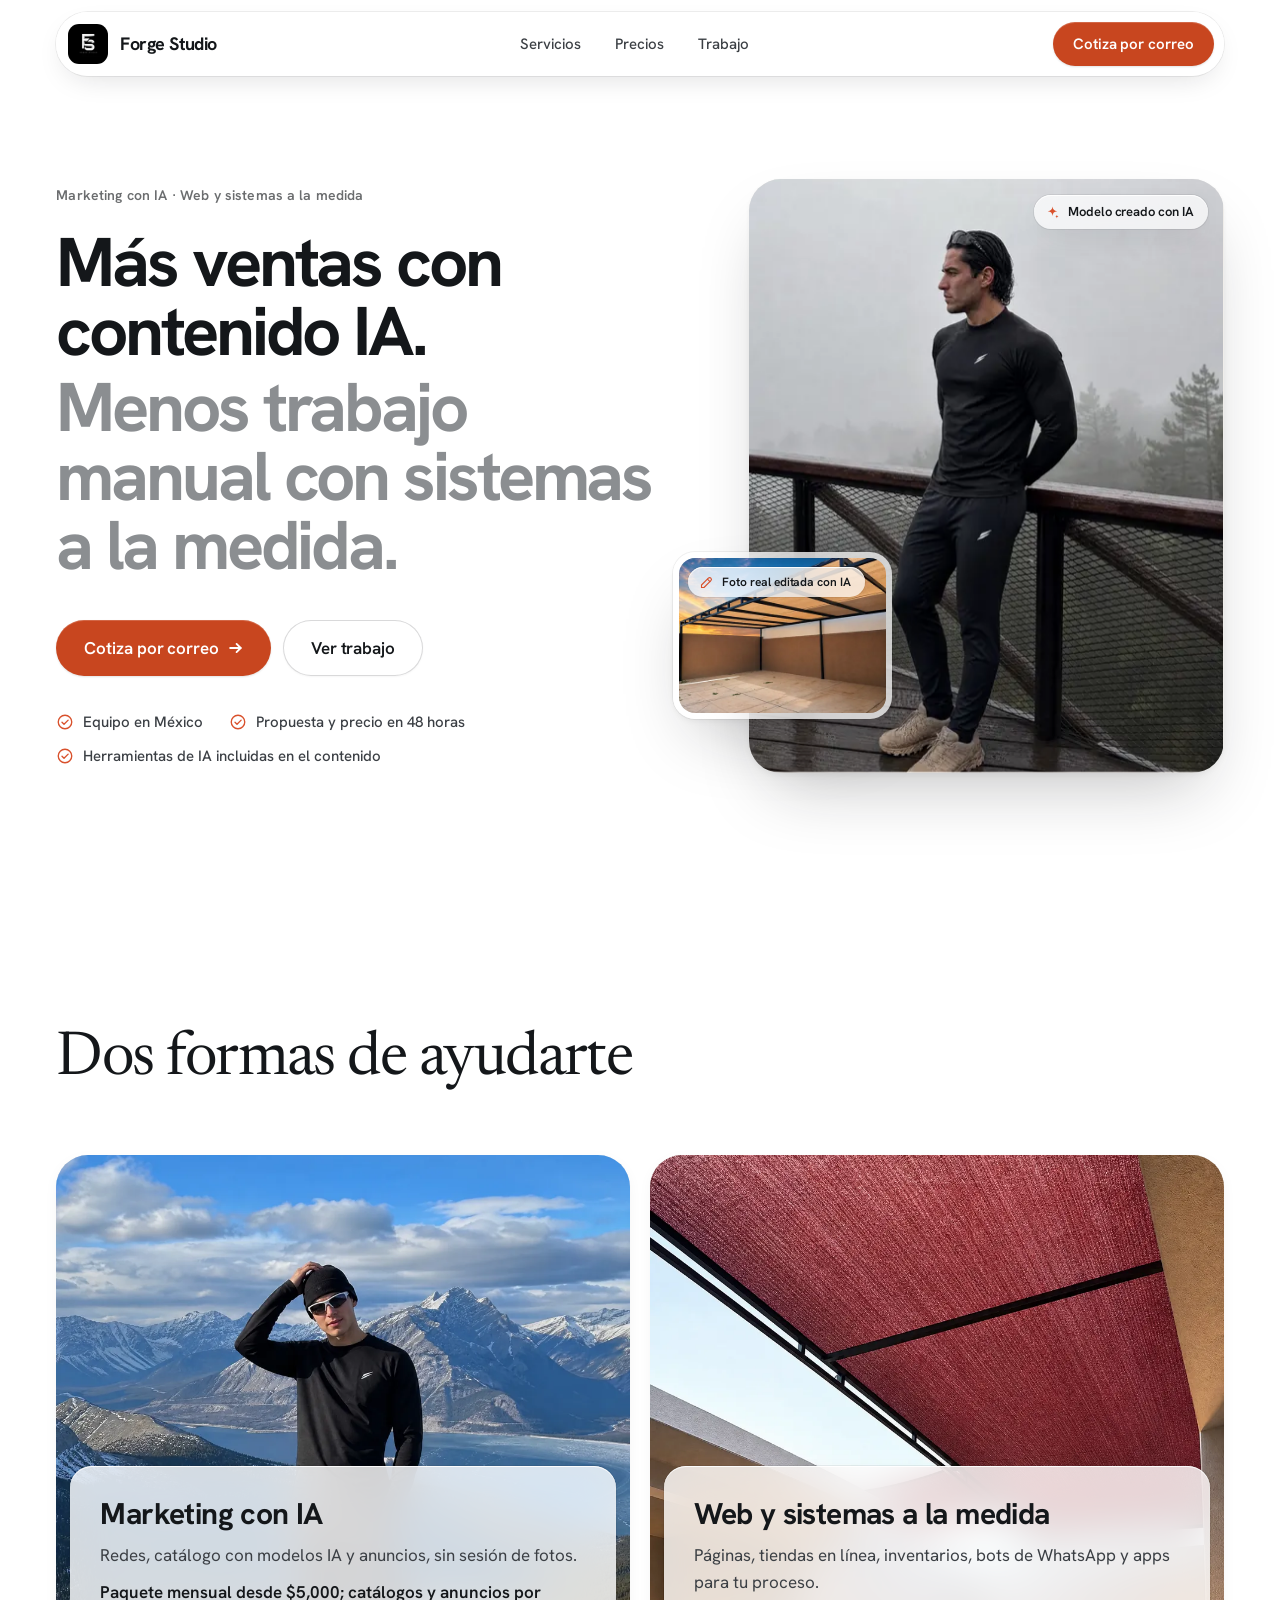
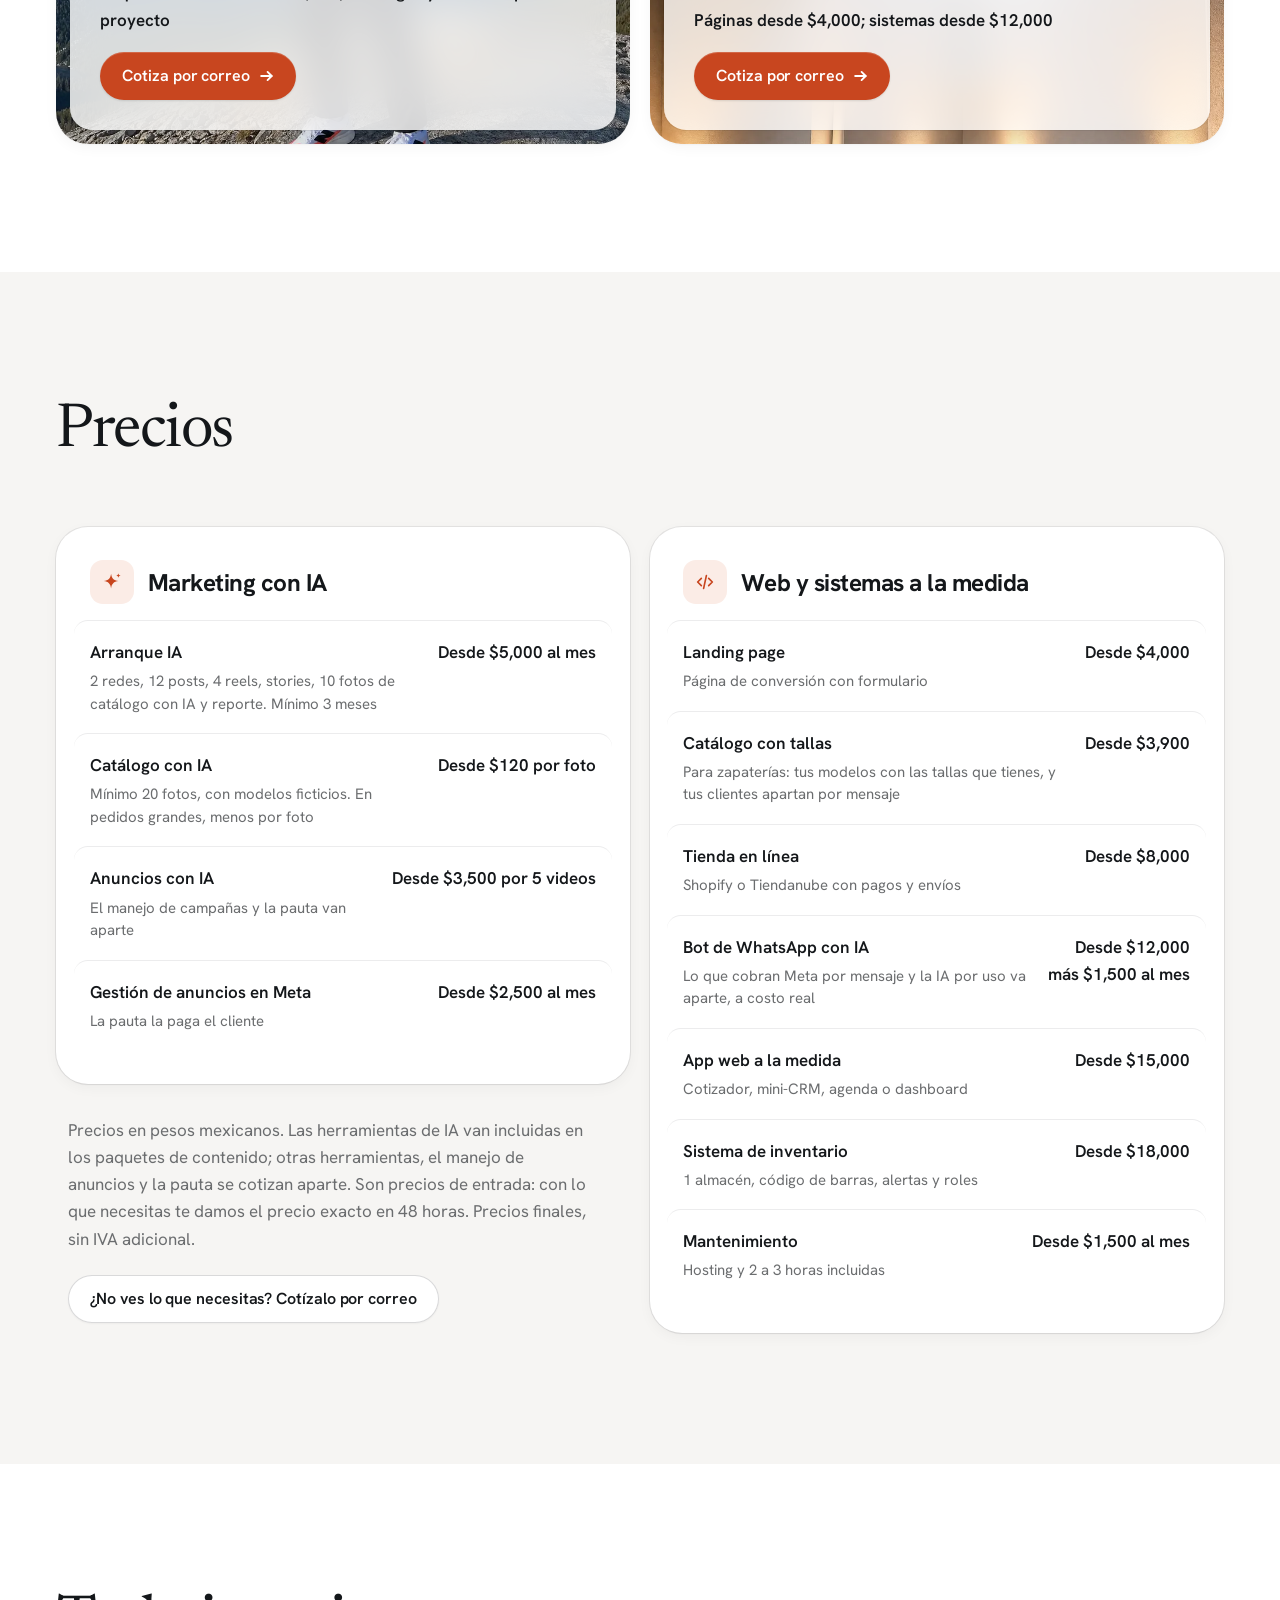
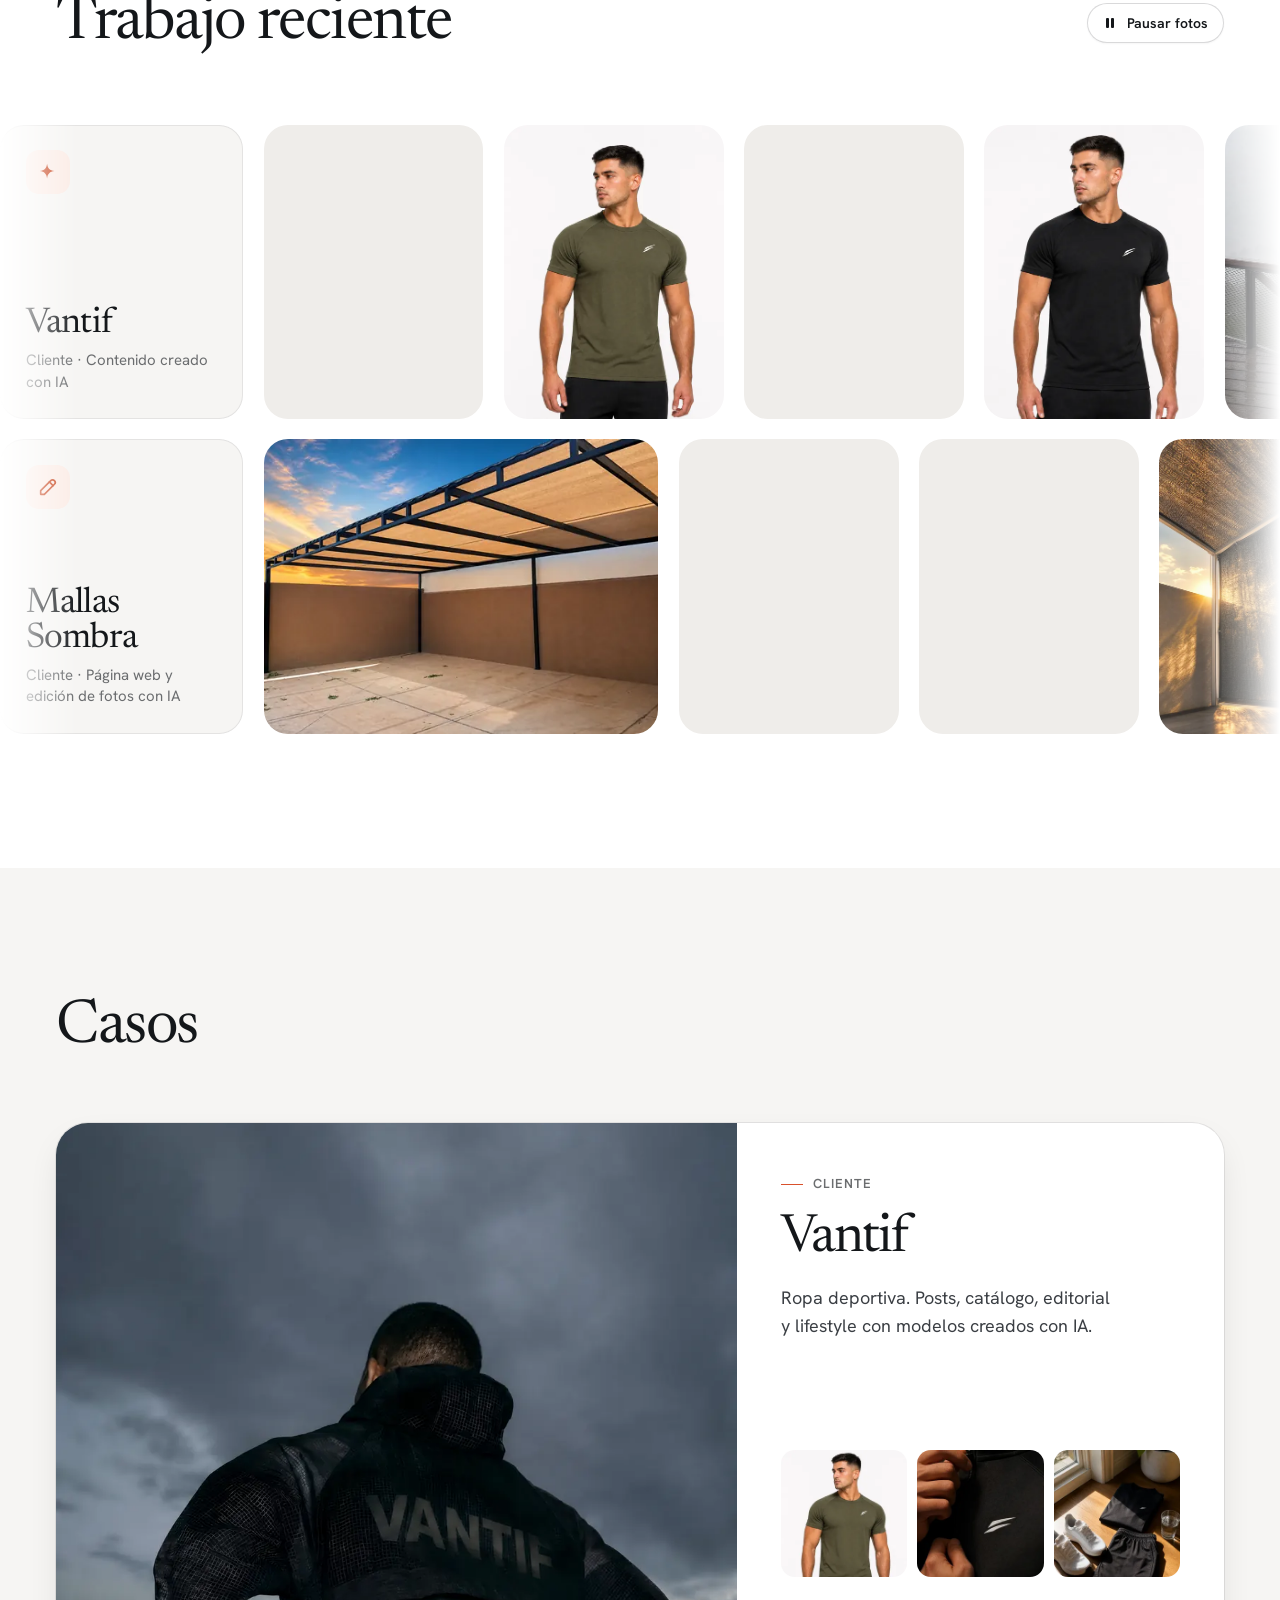
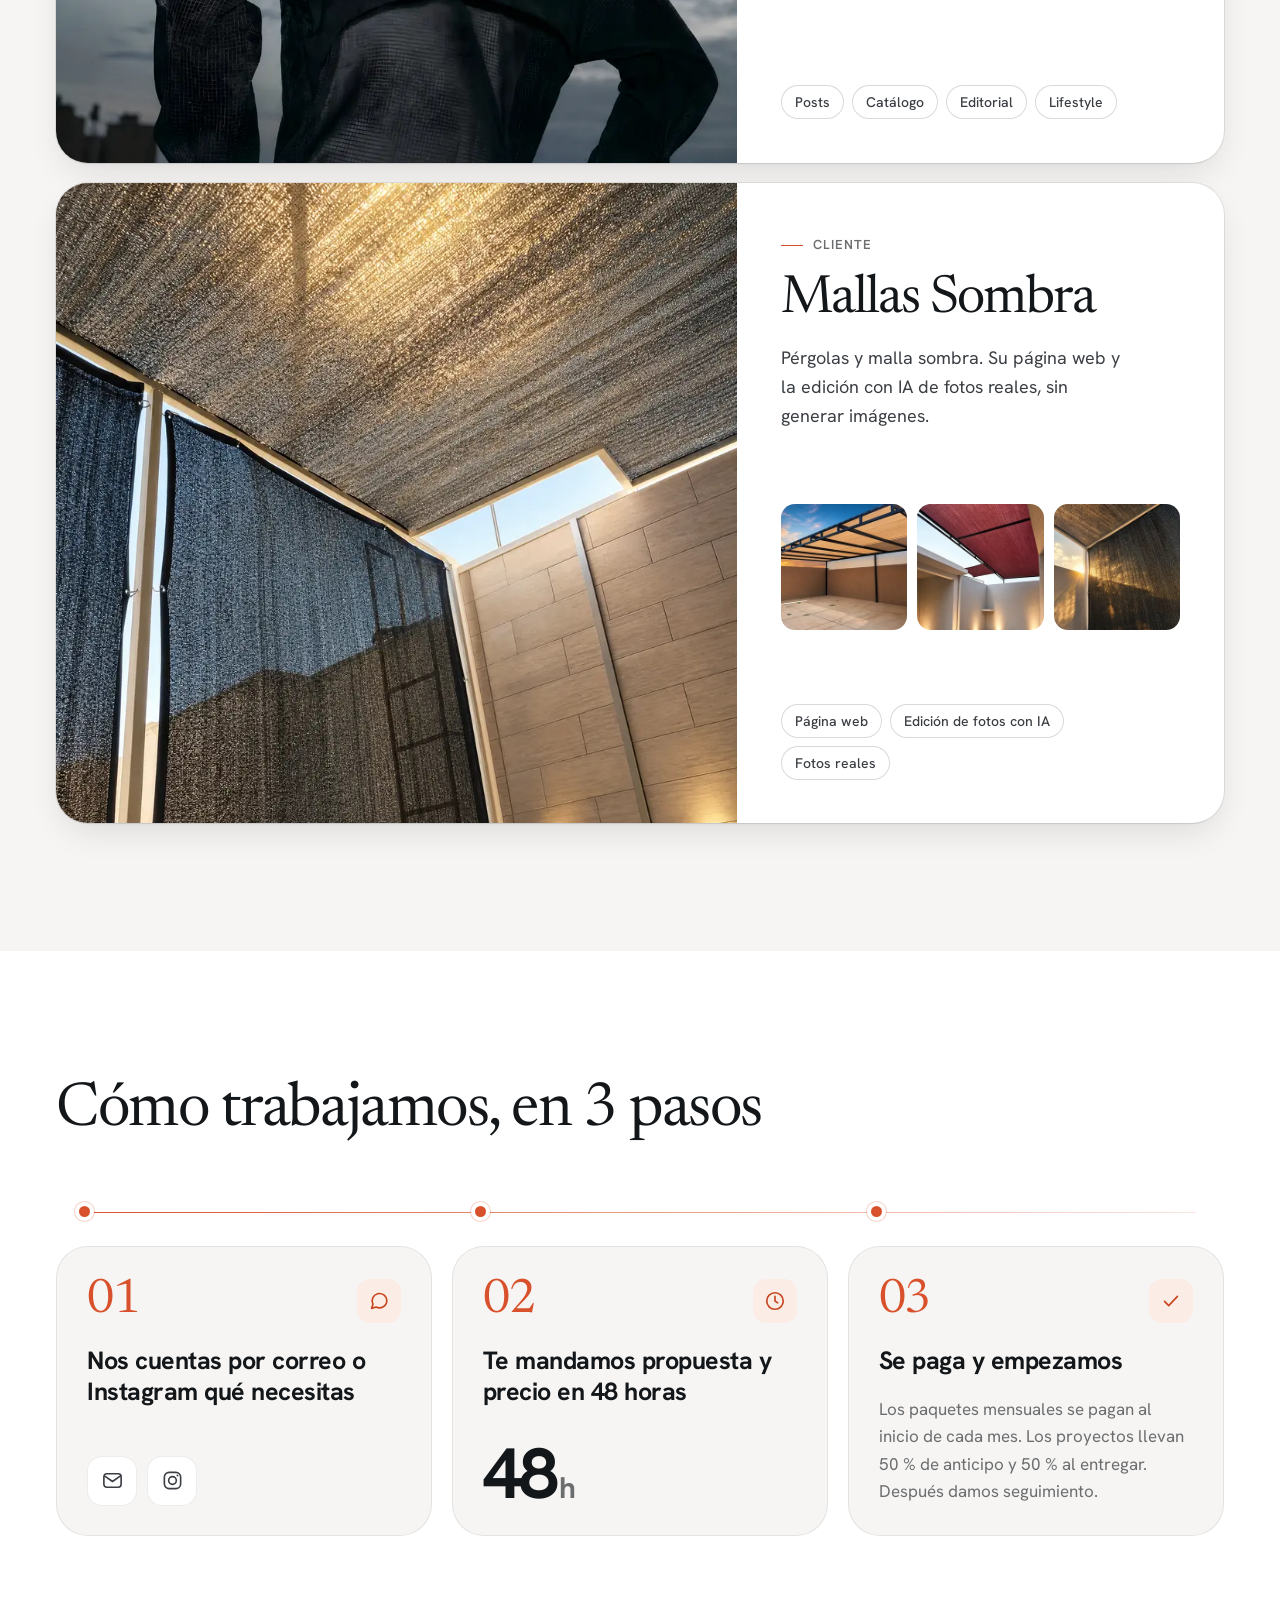
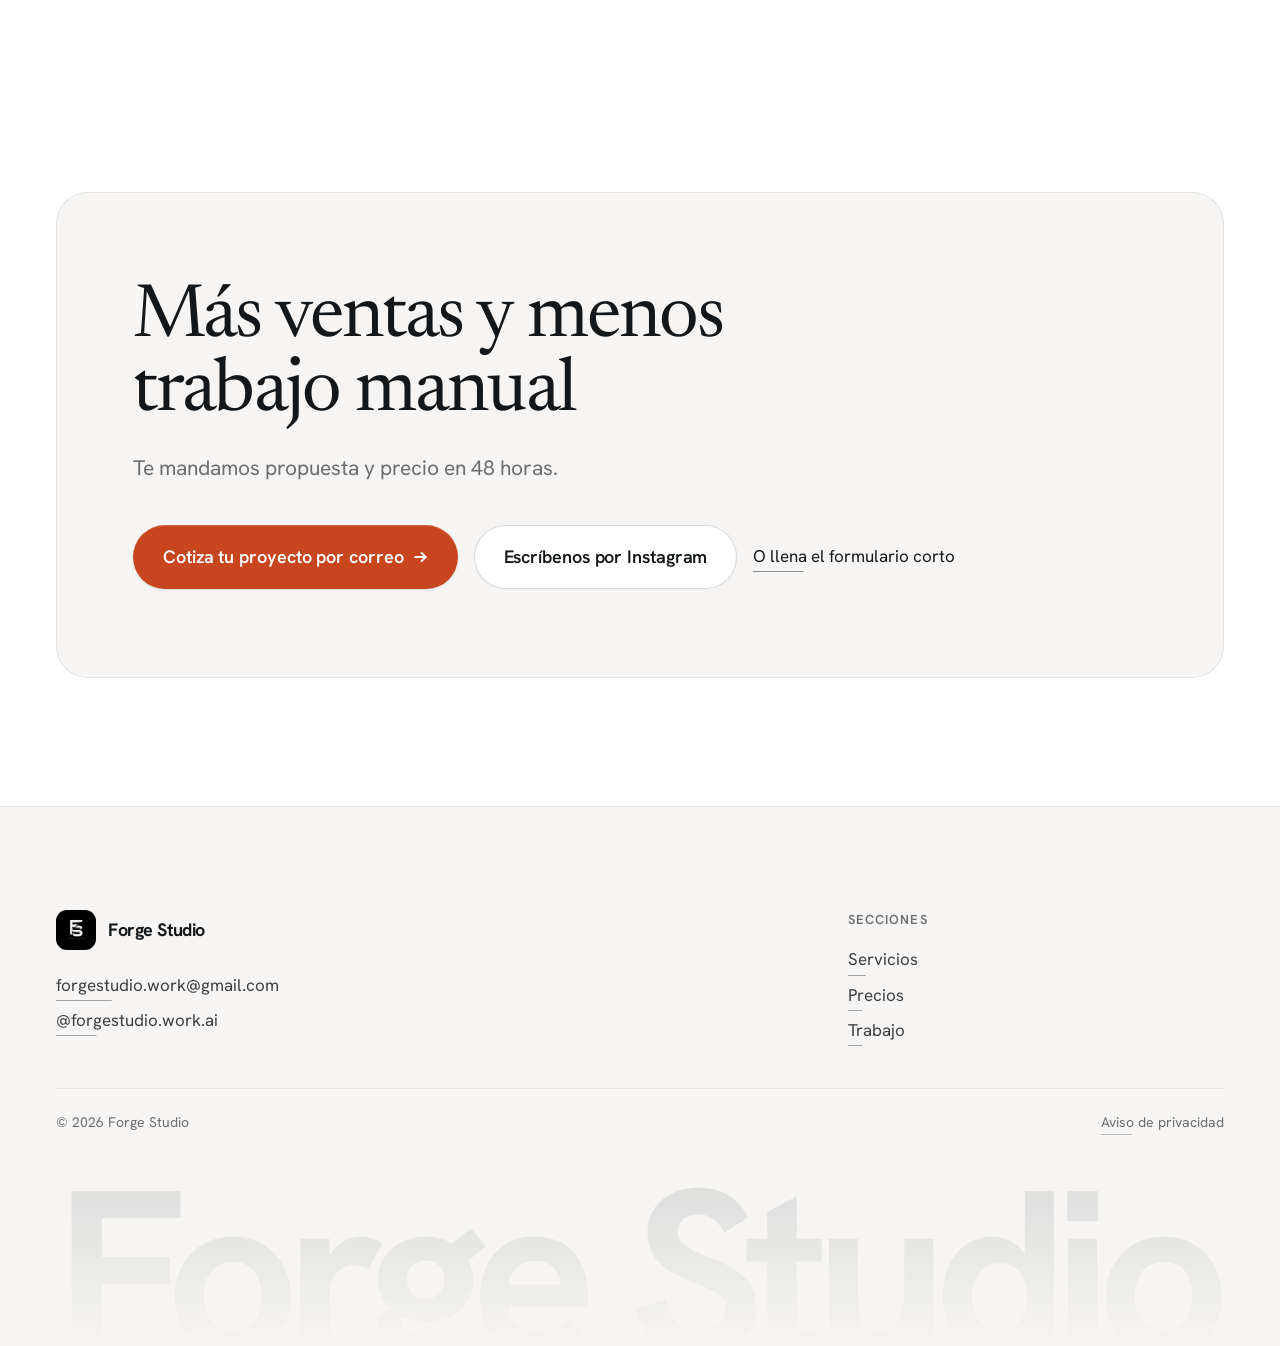
==== commit 1d02825d: "Precios: catálogo con tallas, inventario desde $18,000 y precios finales Agrega el catálogo con tall" ====
--- a/index.html
+++ b/index.html
@@ -119,7 +119,7 @@
           </div>
           <ul class="rows" role="list">
             <li><span class="rows__name">Arranque IA</span><span class="rows__value">Desde $5,000 al mes</span><p>2 redes, 12 posts, 4 reels, stories, 10 fotos de catálogo con IA y reporte. Mínimo 3 meses</p></li>
-            <li><span class="rows__name">Catálogo con IA</span><span class="rows__value">Desde $120 por foto</span><p>Mínimo 20 fotos, con modelos ficticios</p></li>
+            <li><span class="rows__name">Catálogo con IA</span><span class="rows__value">Desde $120 por foto</span><p>Mínimo 20 fotos, con modelos ficticios. En pedidos grandes, menos por foto</p></li>
             <li><span class="rows__name">Anuncios con IA</span><span class="rows__value">Desde $3,500 por 5 videos</span><p>El manejo de campañas y la pauta van aparte</p></li>
             <li><span class="rows__name">Gestión de anuncios en Meta</span><span class="rows__value">Desde $2,500 al mes</span><p>La pauta la paga el cliente</p></li>
           </ul>
@@ -131,15 +131,16 @@
           </div>
           <ul class="rows" role="list">
             <li><span class="rows__name">Landing page</span><span class="rows__value">Desde $4,000</span><p>Página de conversión con formulario</p></li>
+            <li><span class="rows__name">Catálogo con tallas</span><span class="rows__value">Desde $3,900</span><p>Para zapaterías: tus modelos con las tallas que tienes, y tus clientes apartan por mensaje</p></li>
             <li><span class="rows__name">Tienda en línea</span><span class="rows__value">Desde $8,000</span><p>Shopify o Tiendanube con pagos y envíos</p></li>
             <li><span class="rows__name">Bot de WhatsApp con IA</span><span class="rows__value">Desde $12,000<br>más $1,500 al mes</span><p>Lo que cobran Meta por mensaje y la IA por uso va aparte, a costo real</p></li>
             <li><span class="rows__name">App web a la medida</span><span class="rows__value">Desde $15,000</span><p>Cotizador, mini-CRM, agenda o dashboard</p></li>
-            <li><span class="rows__name">Sistema de inventario</span><span class="rows__value">Desde $35,000</span><p>1 almacén, código de barras, alertas y roles</p></li>
+            <li><span class="rows__name">Sistema de inventario</span><span class="rows__value">Desde $18,000</span><p>1 almacén, código de barras, alertas y roles</p></li>
             <li><span class="rows__name">Mantenimiento</span><span class="rows__value">Desde $1,500 al mes</span><p>Hosting y 2 a 3 horas incluidas</p></li>
           </ul>
         </div>
         <div class="precios__nota" data-reveal style="--i:2">
-          <p>Precios en pesos mexicanos. Las herramientas de IA van incluidas en los paquetes de contenido; otras herramientas, el manejo de anuncios y la pauta se cotizan aparte. Si necesitas factura, se agrega IVA.</p>
+          <p>Precios en pesos mexicanos. Las herramientas de IA van incluidas en los paquetes de contenido; otras herramientas, el manejo de anuncios y la pauta se cotizan aparte. Son precios de entrada: con lo que necesitas te damos el precio exacto en 48 horas. Precios finales, sin IVA adicional.</p>
           <div><a class="btn btn--secondary" href="mailto:forgestudio.work@gmail.com?subject=Quiero%20cotizar" data-cta="contacto">¿No ves lo que necesitas? Cotízalo por correo</a></div>
         </div>
       </div>
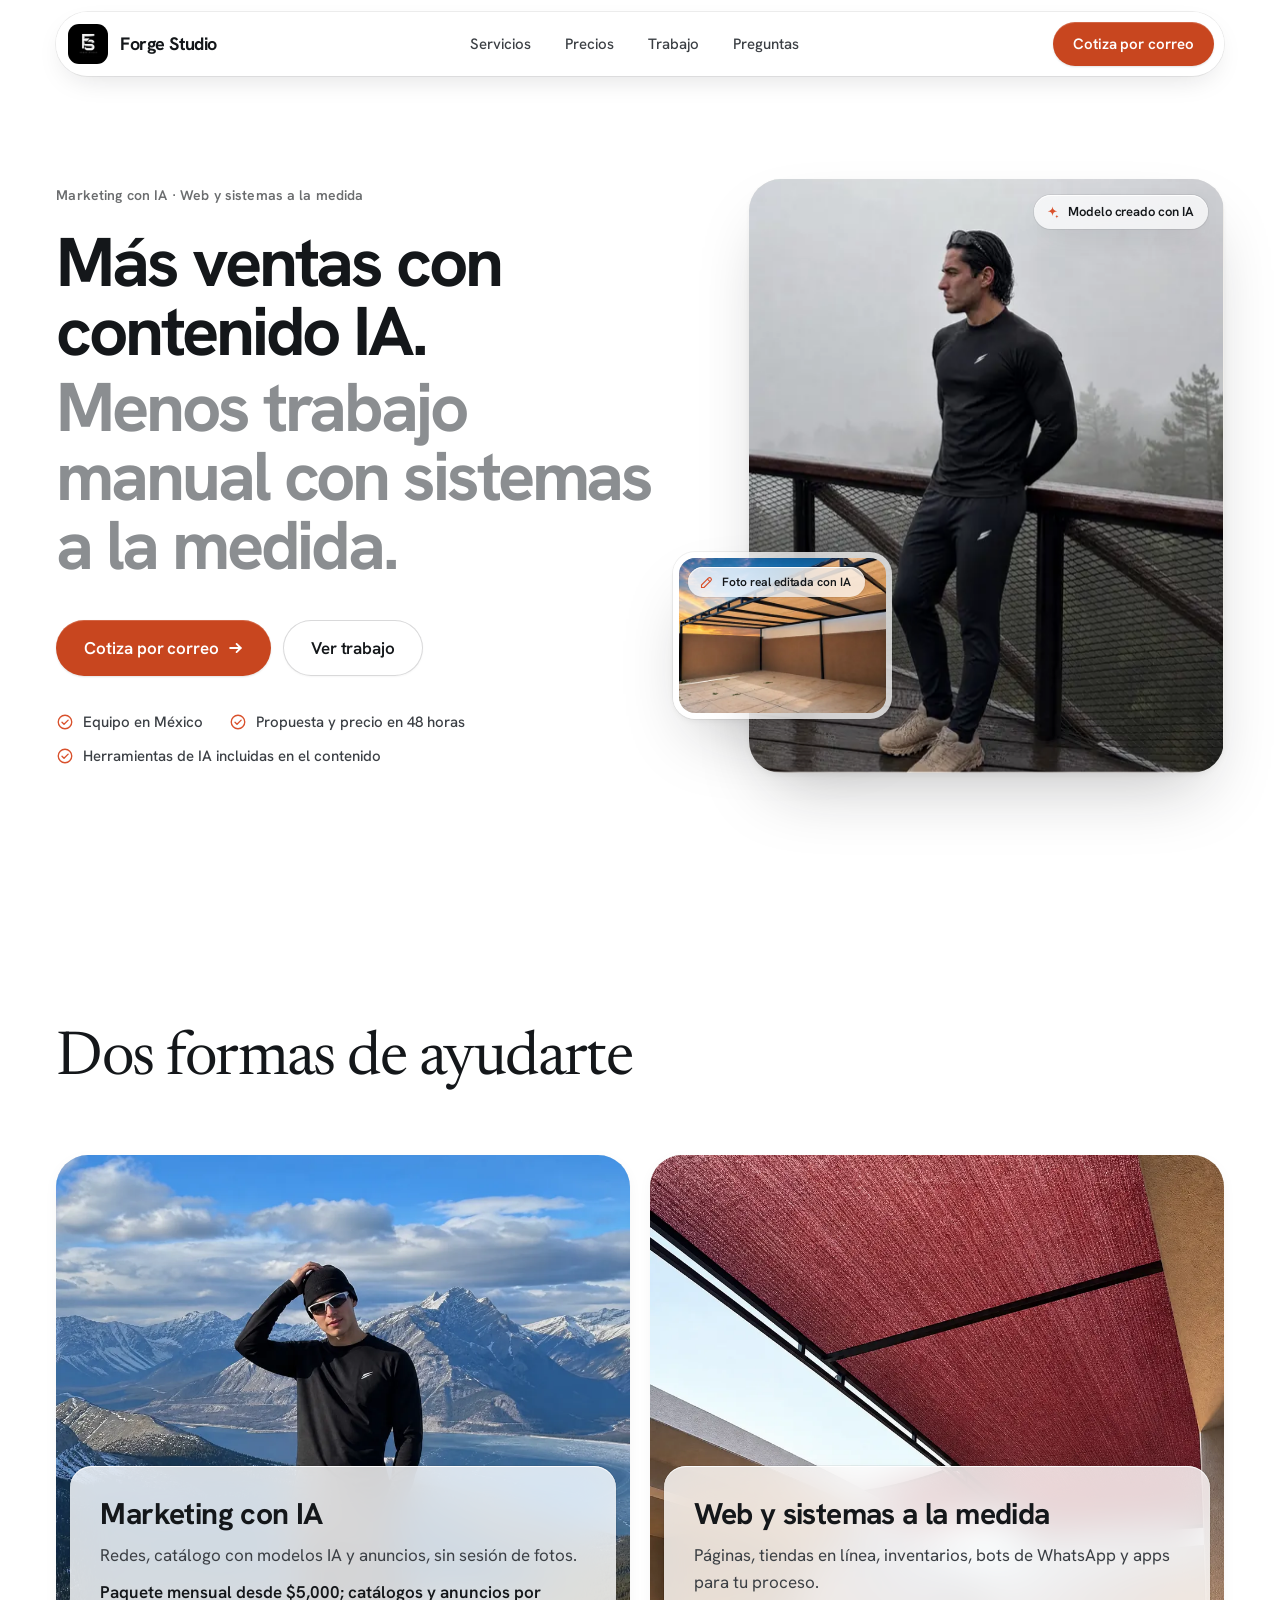
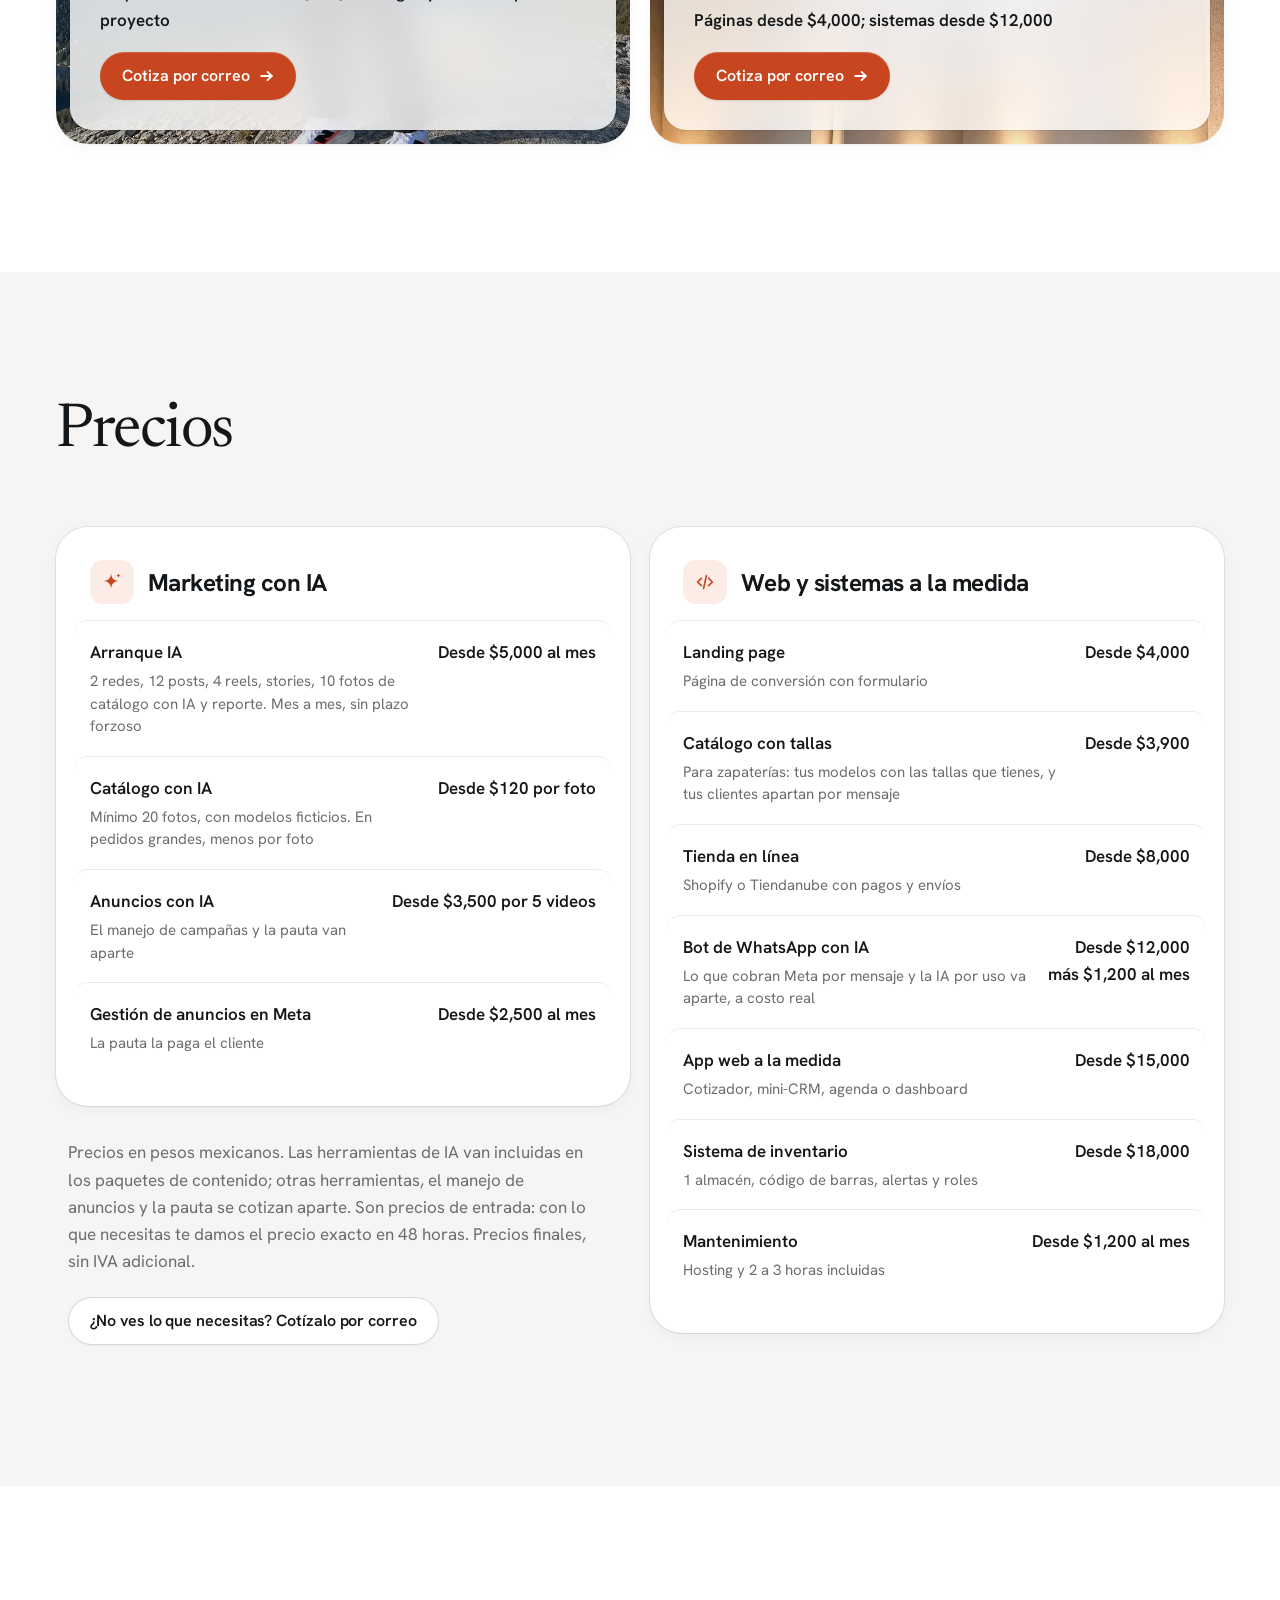
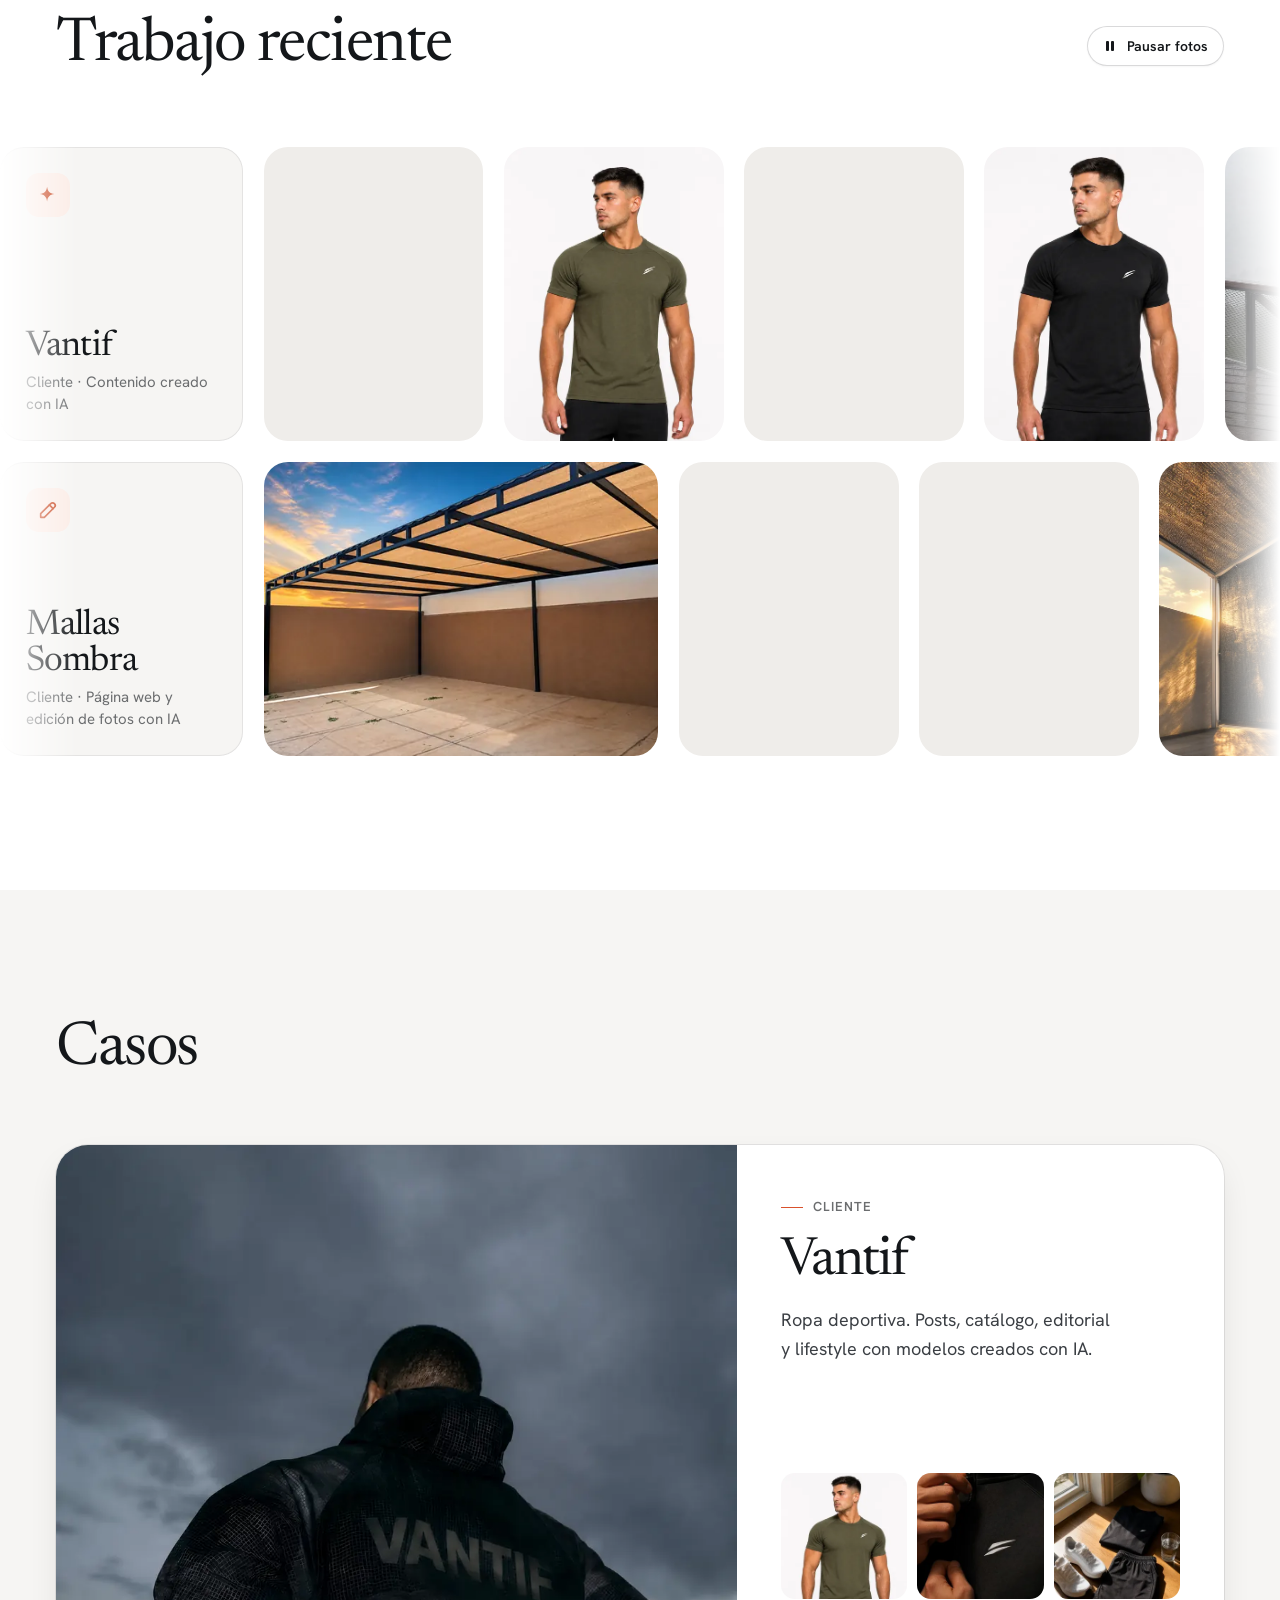
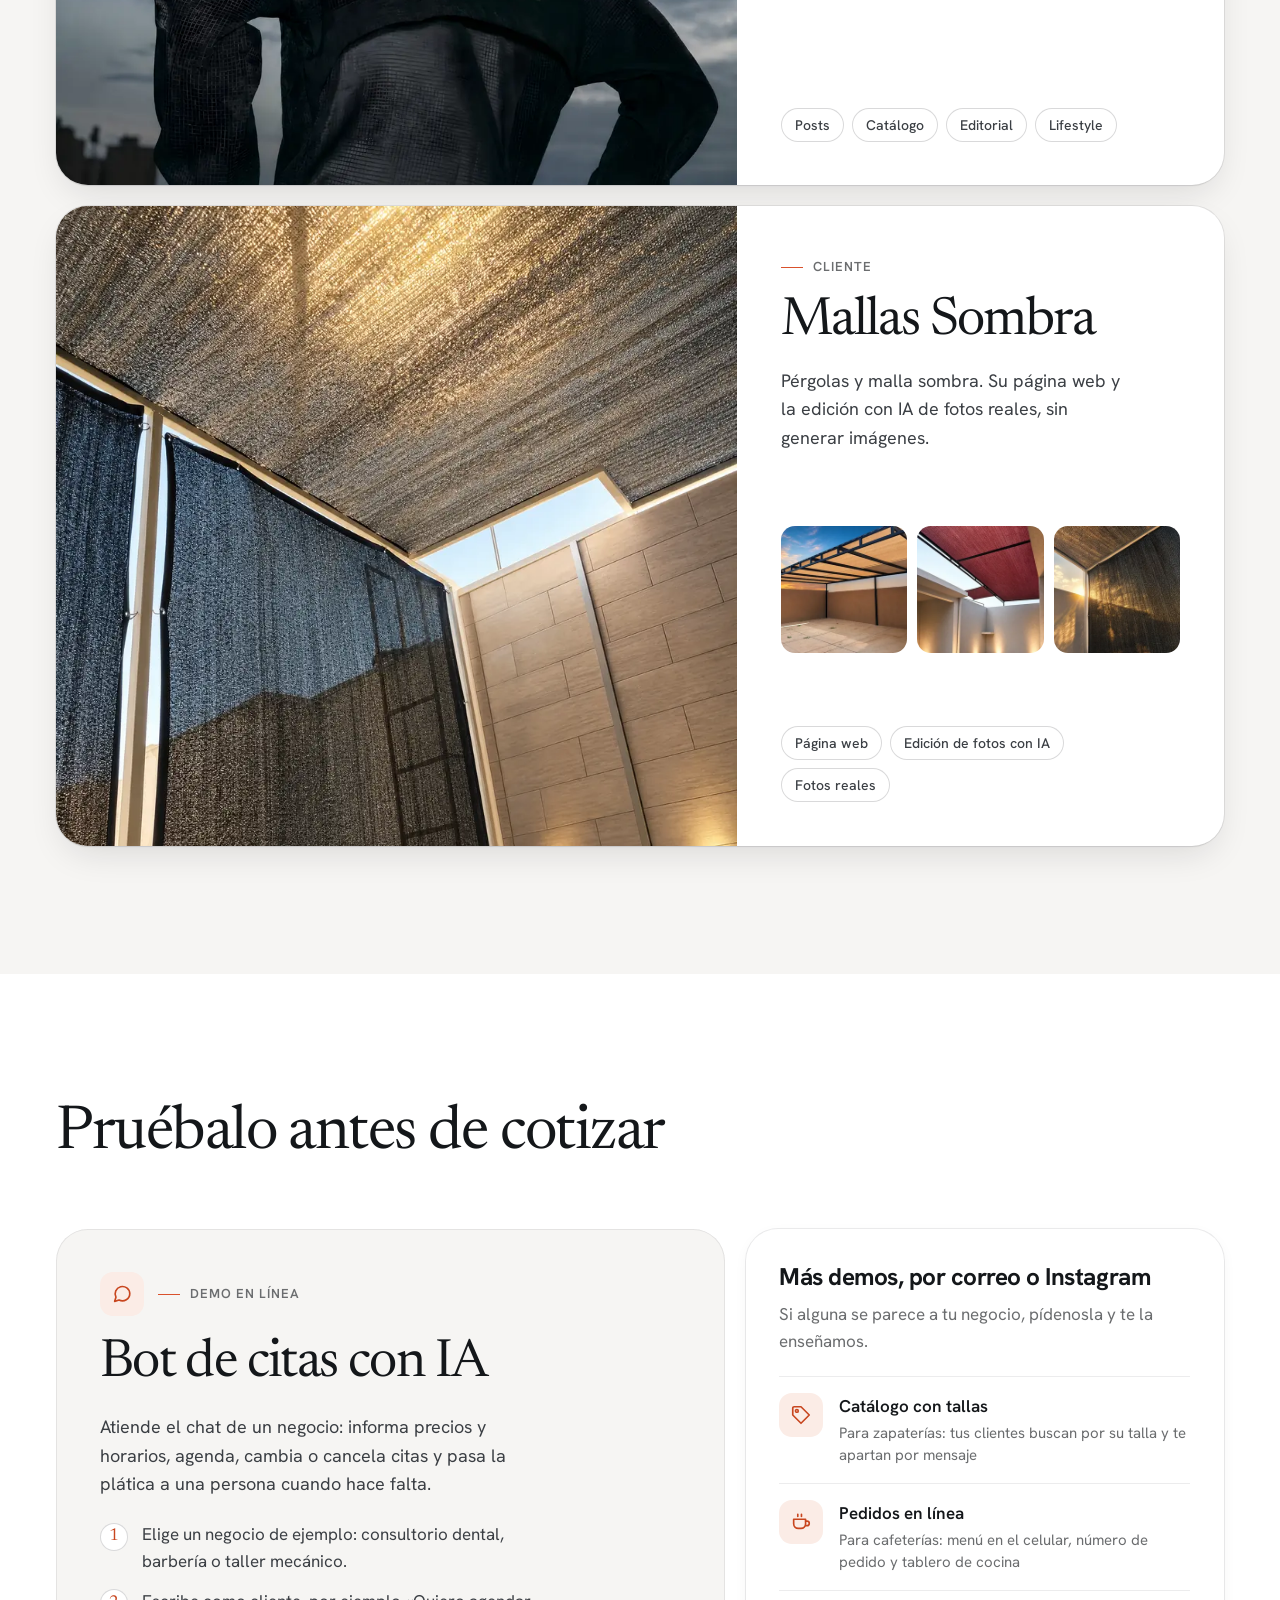
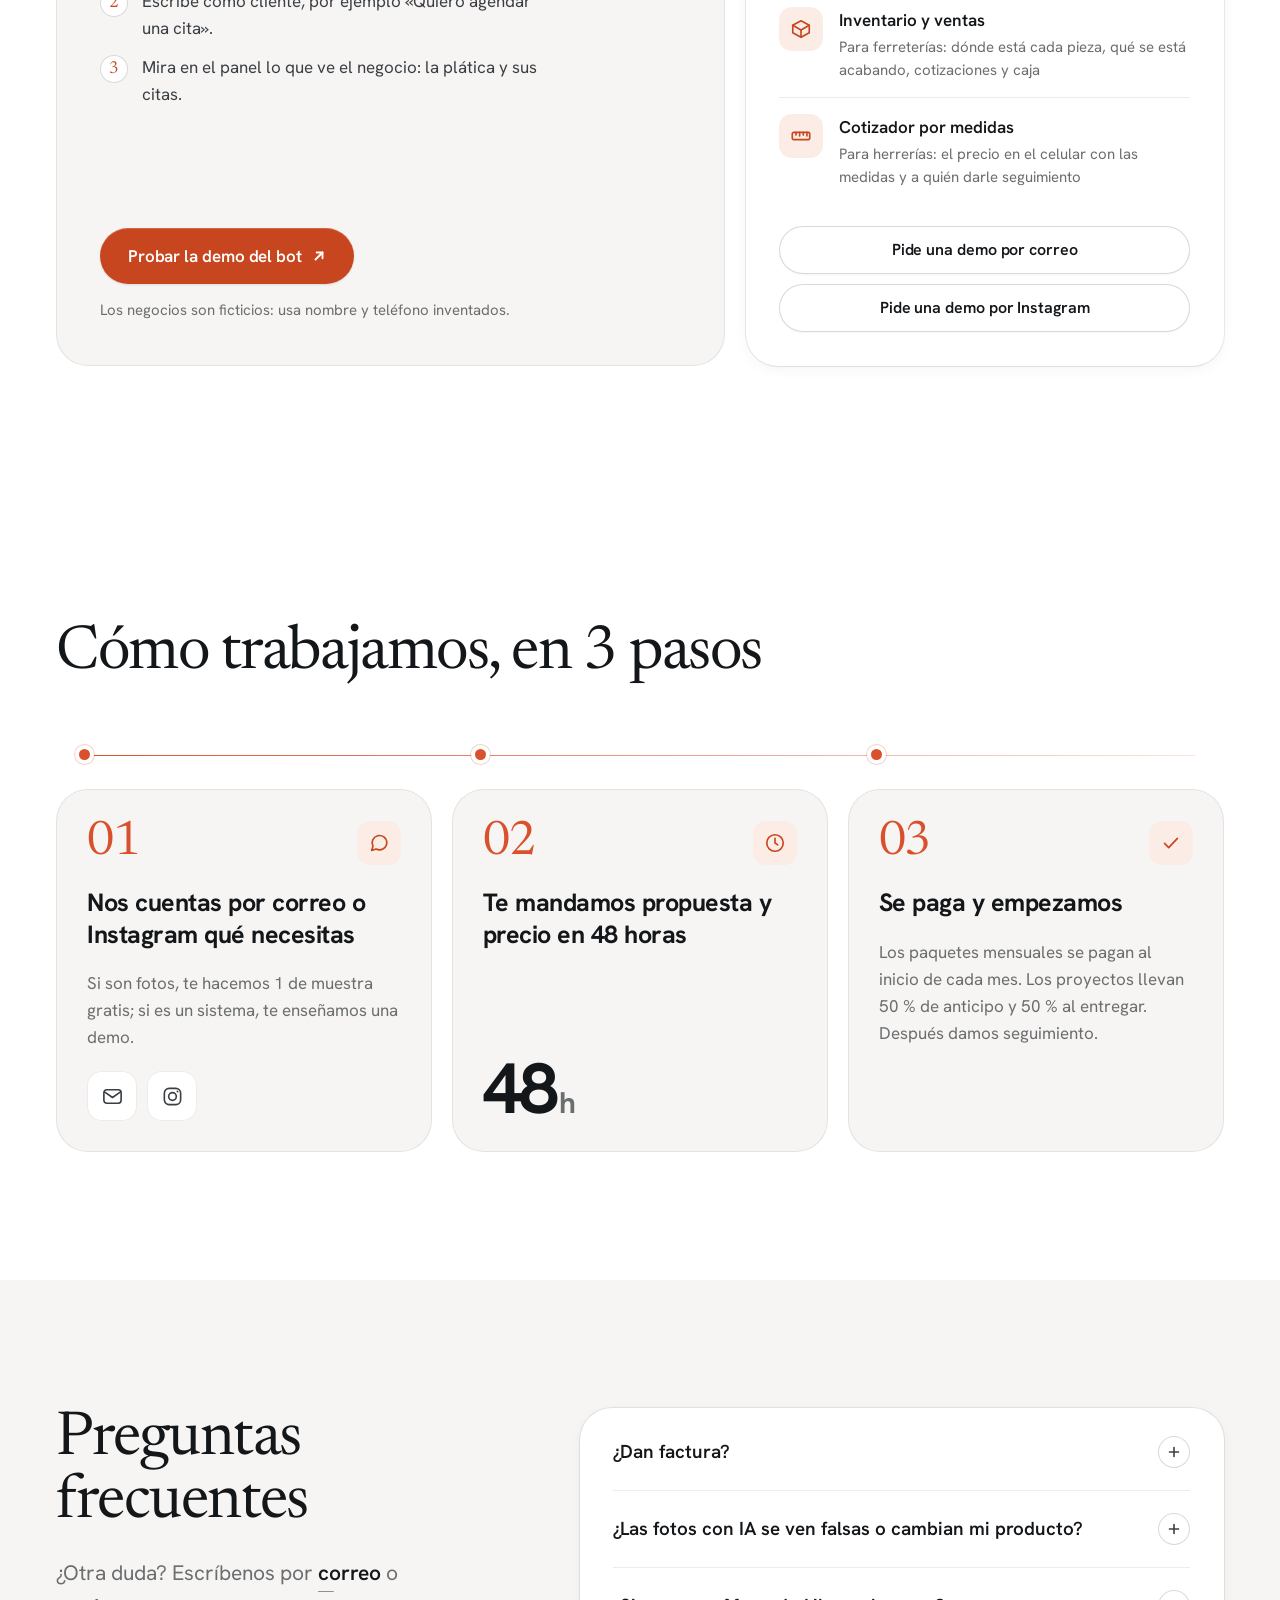
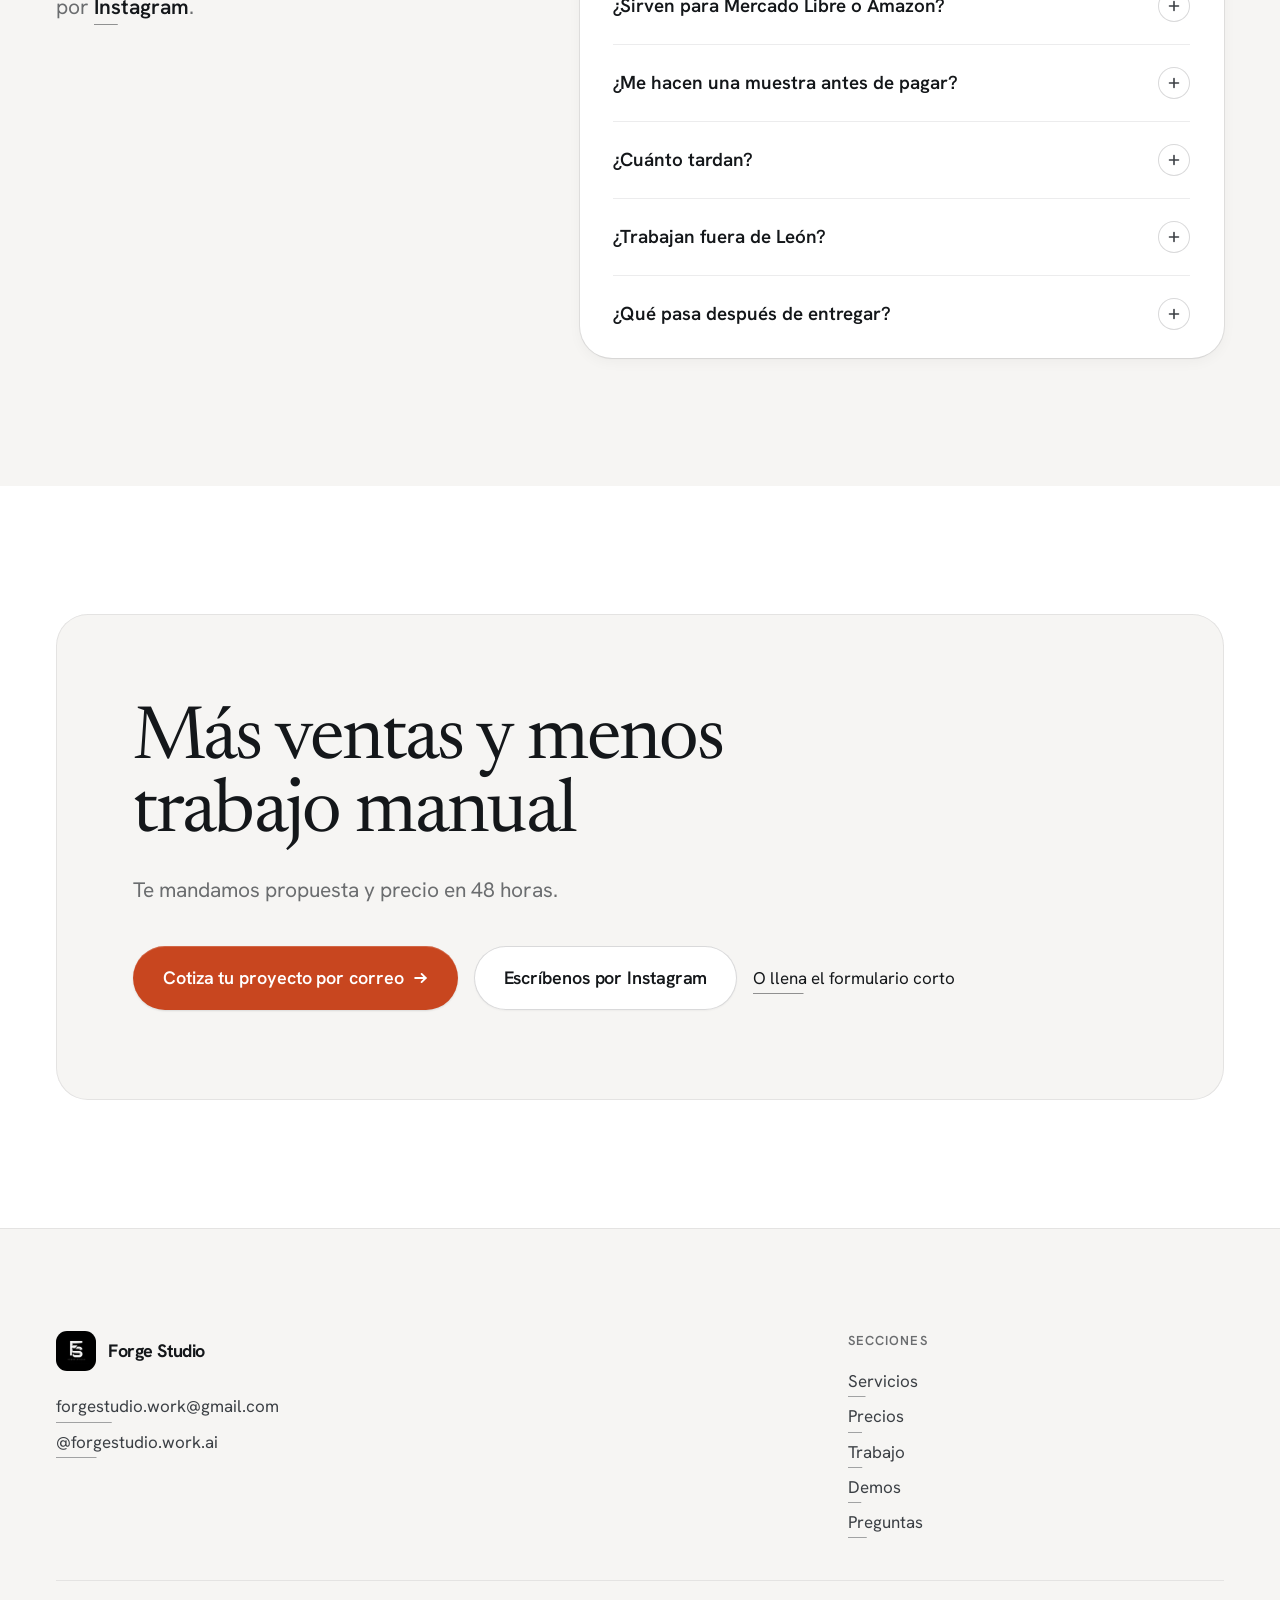
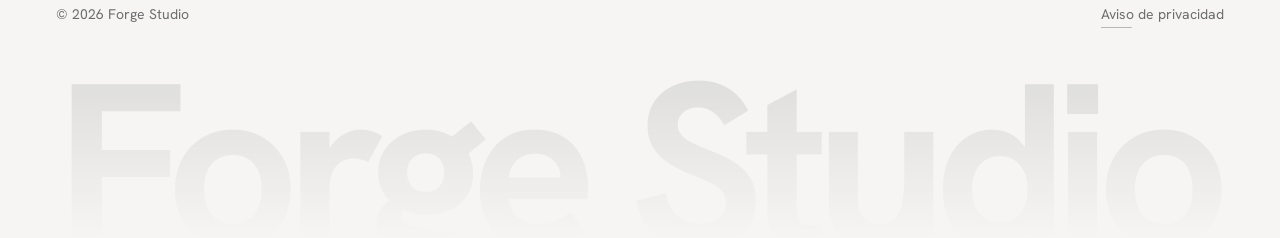
==== commit 98017ec2: "Demos para probar, preguntas frecuentes y precios del 13 de noviembre Agrega «Pruébalo antes de coti" ====
--- a/index.html
+++ b/index.html
@@ -26,6 +26,22 @@
      del visitante en Google. La de texto se precarga porque el título de la portada la usa. -->
 <link rel="preload" href="fonts/hanken-grotesk-latin.woff2" as="font" type="font/woff2" crossorigin>
 <link rel="stylesheet" href="css/sitio.css">
+<!-- las preguntas frecuentes de #preguntas, con el mismo texto (tests/content.test.mjs lo revisa) -->
+<script type="application/ld+json">
+{
+  "@context": "https://schema.org",
+  "@type": "FAQPage",
+  "mainEntity": [
+    { "@type": "Question", "name": "¿Dan factura?", "acceptedAnswer": { "@type": "Answer", "text": "Por ahora trabajamos sin factura; por eso el precio es final, sin IVA adicional." } },
+    { "@type": "Question", "name": "¿Las fotos con IA se ven falsas o cambian mi producto?", "acceptedAnswer": { "@type": "Answer", "text": "Partimos de fotos de tu producto real, aunque sean de celular. La IA cambia el fondo, la luz y el escenario; tu producto no se toca, y apruebas cada foto junto a la original." } },
+    { "@type": "Question", "name": "¿Sirven para Mercado Libre o Amazon?", "acceptedAnswer": { "@type": "Answer", "text": "Te entregamos cada foto con la medida y el fondo que pide cada plataforma. Si alguna te marca una foto, la corregimos sin costo." } },
+    { "@type": "Question", "name": "¿Me hacen una muestra antes de pagar?", "acceptedAnswer": { "@type": "Answer", "text": "Sí: 1 foto de muestra gratis con tu producto. Mándanos 2 o 3 fotos de un producto, como las tengas. Si buscas un sistema, te enseñamos una demo." } },
+    { "@type": "Question", "name": "¿Cuánto tardan?", "acceptedAnswer": { "@type": "Answer", "text": "Depende del trabajo. En 48 horas te mandamos la propuesta con el precio, y ahí van los tiempos de entrega." } },
+    { "@type": "Question", "name": "¿Trabajan fuera de León?", "acceptedAnswer": { "@type": "Answer", "text": "Sí, trabajamos en línea con negocios de todo México. Somos de León, Guanajuato." } },
+    { "@type": "Question", "name": "¿Qué pasa después de entregar?", "acceptedAnswer": { "@type": "Answer", "text": "Te damos seguimiento. Para páginas y sistemas hay mantenimiento opcional desde $1,200 al mes, con hosting y 2 a 3 horas incluidas. En el bot no es opcional: es el «más $1,200 al mes» de su precio." } }
+  ]
+}
+</script>
 <!-- con JS, lo que aparece al bajar empieza escondido; si js/sitio.js no llega en 4 s, todo se muestra igual -->
 <script>document.documentElement.classList.add('js');window.__revelar=setTimeout(function(){document.documentElement.classList.add('revelar-todo')},4000);</script>
 </head>
@@ -40,6 +56,7 @@
       <a class="nav__link" href="#servicios">Servicios</a>
       <a class="nav__link" href="#precios">Precios</a>
       <a class="nav__link" href="#trabajo">Trabajo</a>
+      <a class="nav__link" href="#preguntas">Preguntas</a>
     </nav>
     <div class="nav__actions">
       <a class="btn btn--primary" href="mailto:forgestudio.work@gmail.com?subject=Quiero%20cotizar" data-cta="contacto">Cotiza por correo</a>
@@ -118,7 +135,7 @@
             <h3>Marketing con IA</h3>
           </div>
           <ul class="rows" role="list">
-            <li><span class="rows__name">Arranque IA</span><span class="rows__value">Desde $5,000 al mes</span><p>2 redes, 12 posts, 4 reels, stories, 10 fotos de catálogo con IA y reporte. Mínimo 3 meses</p></li>
+            <li><span class="rows__name">Arranque IA</span><span class="rows__value">Desde $5,000 al mes</span><p>2 redes, 12 posts, 4 reels, stories, 10 fotos de catálogo con IA y reporte. Mes a mes, sin plazo forzoso</p></li>
             <li><span class="rows__name">Catálogo con IA</span><span class="rows__value">Desde $120 por foto</span><p>Mínimo 20 fotos, con modelos ficticios. En pedidos grandes, menos por foto</p></li>
             <li><span class="rows__name">Anuncios con IA</span><span class="rows__value">Desde $3,500 por 5 videos</span><p>El manejo de campañas y la pauta van aparte</p></li>
             <li><span class="rows__name">Gestión de anuncios en Meta</span><span class="rows__value">Desde $2,500 al mes</span><p>La pauta la paga el cliente</p></li>
@@ -133,10 +150,10 @@
             <li><span class="rows__name">Landing page</span><span class="rows__value">Desde $4,000</span><p>Página de conversión con formulario</p></li>
             <li><span class="rows__name">Catálogo con tallas</span><span class="rows__value">Desde $3,900</span><p>Para zapaterías: tus modelos con las tallas que tienes, y tus clientes apartan por mensaje</p></li>
             <li><span class="rows__name">Tienda en línea</span><span class="rows__value">Desde $8,000</span><p>Shopify o Tiendanube con pagos y envíos</p></li>
-            <li><span class="rows__name">Bot de WhatsApp con IA</span><span class="rows__value">Desde $12,000<br>más $1,500 al mes</span><p>Lo que cobran Meta por mensaje y la IA por uso va aparte, a costo real</p></li>
+            <li><span class="rows__name">Bot de WhatsApp con IA</span><span class="rows__value">Desde $12,000<br>más $1,200 al mes</span><p>Lo que cobran Meta por mensaje y la IA por uso va aparte, a costo real</p></li>
             <li><span class="rows__name">App web a la medida</span><span class="rows__value">Desde $15,000</span><p>Cotizador, mini-CRM, agenda o dashboard</p></li>
             <li><span class="rows__name">Sistema de inventario</span><span class="rows__value">Desde $18,000</span><p>1 almacén, código de barras, alertas y roles</p></li>
-            <li><span class="rows__name">Mantenimiento</span><span class="rows__value">Desde $1,500 al mes</span><p>Hosting y 2 a 3 horas incluidas</p></li>
+            <li><span class="rows__name">Mantenimiento</span><span class="rows__value">Desde $1,200 al mes</span><p>Hosting y 2 a 3 horas incluidas</p></li>
           </ul>
         </div>
         <div class="precios__nota" data-reveal style="--i:2">
@@ -252,6 +269,46 @@
     </div>
   </section>
 
+  <!-- Solo se enlaza lo que está publicado: la demo del bot de citas. Las demás se enseñan por correo o Instagram. -->
+  <section class="section" id="demos" aria-labelledby="demos-h">
+    <div class="wrap">
+      <div class="section-head" data-reveal><h2 id="demos-h">Pruébalo antes de cotizar</h2></div>
+      <div class="demos">
+        <article class="demo-bot" data-reveal style="--i:0">
+          <div class="demo-bot__top">
+            <span class="icon-tile" aria-hidden="true"><svg viewBox="0 0 24 24" fill="none" stroke="currentColor" stroke-width="1.8" stroke-linecap="round" stroke-linejoin="round"><path d="M20.5 11.5a8 8 0 0 1-11.7 7.1L4 20l1.4-4.5A8 8 0 1 1 20.5 11.5Z"/></svg></span>
+            <span class="case__kicker">Demo en línea</span>
+          </div>
+          <h3>Bot de citas con IA</h3>
+          <p>Atiende el chat de un negocio: informa precios y horarios, agenda, cambia o cancela citas y pasa la plática a una persona cuando hace falta.</p>
+          <ol class="demo-bot__pasos" role="list" aria-label="Cómo probarlo">
+            <li><span class="demo-bot__num" aria-hidden="true">1</span>Elige un negocio de ejemplo: consultorio dental, barbería o taller mecánico.</li>
+            <li><span class="demo-bot__num" aria-hidden="true">2</span>Escribe como cliente, por ejemplo «Quiero agendar una cita».</li>
+            <li><span class="demo-bot__num" aria-hidden="true">3</span>Mira en el panel lo que ve el negocio: la plática y sus citas.</li>
+          </ol>
+          <div class="demo-bot__cta">
+            <a class="btn btn--primary btn--lg" href="https://agenda-ia-nu.vercel.app" target="_blank" rel="noopener">Probar la demo del bot<span class="sr-only"> (se abre en otra pestaña)</span><svg class="arrow" viewBox="0 0 12 12" aria-hidden="true" fill="none" stroke="currentColor" stroke-width="1.6" stroke-linecap="round" stroke-linejoin="round"><path d="M3 9 9 3"/><path d="M4 3h5v5"/></svg></a>
+            <p class="demo-bot__nota">Los negocios son ficticios: usa nombre y teléfono inventados.</p>
+          </div>
+        </article>
+        <div class="demo-mas" data-reveal style="--i:1">
+          <h3>Más demos, por correo o Instagram</h3>
+          <p>Si alguna se parece a tu negocio, pídenosla y te la enseñamos.</p>
+          <ul class="demo-mas__lista" role="list">
+            <li><span class="icon-tile" aria-hidden="true"><svg viewBox="0 0 24 24" fill="none" stroke="currentColor" stroke-width="1.8" stroke-linecap="round" stroke-linejoin="round"><path d="M3 12V4.5A1.5 1.5 0 0 1 4.5 3H12l9 9-9 9-9-9Z"/><circle cx="7.5" cy="7.5" r="1.5"/></svg></span><span class="demo-mas__nombre">Catálogo con tallas</span><p>Para zapaterías: tus clientes buscan por su talla y te apartan por mensaje</p></li>
+            <li><span class="icon-tile" aria-hidden="true"><svg viewBox="0 0 24 24" fill="none" stroke="currentColor" stroke-width="1.8" stroke-linecap="round" stroke-linejoin="round"><path d="M4 9h13v5a5 5 0 0 1-5 5H9a5 5 0 0 1-5-5V9Z"/><path d="M17 11h1.5a2.5 2.5 0 0 1 0 5H17"/><path d="M8.5 3.5v2.5M12.5 3.5v2.5"/></svg></span><span class="demo-mas__nombre">Pedidos en línea</span><p>Para cafeterías: menú en el celular, número de pedido y tablero de cocina</p></li>
+            <li><span class="icon-tile" aria-hidden="true"><svg viewBox="0 0 24 24" fill="none" stroke="currentColor" stroke-width="1.8" stroke-linecap="round" stroke-linejoin="round"><path d="M21 8 12 3 3 8v8l9 5 9-5V8Z"/><path d="m3 8 9 5 9-5"/><path d="M12 13v8"/></svg></span><span class="demo-mas__nombre">Inventario y ventas</span><p>Para ferreterías: dónde está cada pieza, qué se está acabando, cotizaciones y caja</p></li>
+            <li><span class="icon-tile" aria-hidden="true"><svg viewBox="0 0 24 24" fill="none" stroke="currentColor" stroke-width="1.8" stroke-linecap="round" stroke-linejoin="round"><rect x="2.5" y="8" width="19" height="8" rx="1.5"/><path d="M6.5 8v3M10.5 8v4M14.5 8v3M18.5 8v4"/></svg></span><span class="demo-mas__nombre">Cotizador por medidas</span><p>Para herrerías: el precio en el celular con las medidas y a quién darle seguimiento</p></li>
+          </ul>
+          <div class="demo-mas__acciones">
+            <a class="btn btn--secondary" href="mailto:forgestudio.work@gmail.com?subject=Quiero%20ver%20una%20demo">Pide una demo por correo</a>
+            <a class="btn btn--secondary" href="https://ig.me/m/forgestudio.work.ai" target="_blank" rel="noopener">Pide una demo por Instagram<span class="sr-only"> (se abre en otra pestaña)</span></a>
+          </div>
+        </div>
+      </div>
+    </div>
+  </section>
+
   <section class="section" id="proceso" aria-labelledby="proceso-h">
     <div class="wrap">
       <div class="section-head" data-reveal><h2 id="proceso-h">Cómo trabajamos, en 3 pasos</h2></div>
@@ -259,6 +316,7 @@
         <li class="step">
           <div class="step__top"><span class="step__num" aria-hidden="true">01</span><span class="icon-tile" aria-hidden="true"><svg viewBox="0 0 24 24" fill="none" stroke="currentColor" stroke-width="1.8" stroke-linecap="round" stroke-linejoin="round"><path d="M20.5 11.5a8 8 0 0 1-11.7 7.1L4 20l1.4-4.5A8 8 0 1 1 20.5 11.5Z"/></svg></span></div>
           <h3>Nos cuentas por correo o Instagram qué necesitas</h3>
+          <p>Si son fotos, te hacemos 1 de muestra gratis; si es un sistema, te enseñamos una demo.</p>
           <div class="step__channels" aria-hidden="true">
             <span><svg viewBox="0 0 24 24" fill="none" stroke="currentColor" stroke-width="1.7" stroke-linecap="round" stroke-linejoin="round"><rect x="3" y="5" width="18" height="14" rx="3"/><path d="m4 7.5 8 5.5 8-5.5"/></svg></span>
             <span><svg viewBox="0 0 24 24" fill="none" stroke="currentColor" stroke-width="1.7"><rect x="3.5" y="3.5" width="17" height="17" rx="5"/><circle cx="12" cy="12" r="4"/><circle cx="17.2" cy="6.8" r="1" fill="currentColor" stroke="none"/></svg></span>
@@ -278,6 +336,47 @@
     </div>
   </section>
 
+  <!-- Las respuestas salen de docs/marketing/respuestas-mensajes.md. El JSON-LD del <head> repite este texto: si
+       cambias una, cambia la otra (tests/content.test.mjs lo revisa). -->
+  <section class="section section--soft" id="preguntas" aria-labelledby="preguntas-h">
+    <div class="wrap faq">
+      <div class="faq__intro" data-reveal>
+        <h2 id="preguntas-h">Preguntas frecuentes</h2>
+        <p>¿Otra duda? Escríbenos por <a class="link" href="mailto:forgestudio.work@gmail.com?subject=Tengo%20una%20pregunta">correo</a> o por <a class="link" href="https://ig.me/m/forgestudio.work.ai" target="_blank" rel="noopener">Instagram<span class="sr-only"> (se abre en otra pestaña)</span></a>.</p>
+      </div>
+      <div class="faq__lista" data-reveal style="--i:1">
+        <details class="faq__item">
+          <summary>¿Dan factura?<span class="faq__icono" aria-hidden="true"><svg viewBox="0 0 12 12" fill="none" stroke="currentColor" stroke-width="1.6" stroke-linecap="round"><path d="M6 1.5v9M1.5 6h9"/></svg></span></summary>
+          <p>Por ahora trabajamos sin factura; por eso el precio es final, sin IVA adicional.</p>
+        </details>
+        <details class="faq__item">
+          <summary>¿Las fotos con IA se ven falsas o cambian mi producto?<span class="faq__icono" aria-hidden="true"><svg viewBox="0 0 12 12" fill="none" stroke="currentColor" stroke-width="1.6" stroke-linecap="round"><path d="M6 1.5v9M1.5 6h9"/></svg></span></summary>
+          <p>Partimos de fotos de tu producto real, aunque sean de celular. La IA cambia el fondo, la luz y el escenario; tu producto no se toca, y apruebas cada foto junto a la original.</p>
+        </details>
+        <details class="faq__item">
+          <summary>¿Sirven para Mercado Libre o Amazon?<span class="faq__icono" aria-hidden="true"><svg viewBox="0 0 12 12" fill="none" stroke="currentColor" stroke-width="1.6" stroke-linecap="round"><path d="M6 1.5v9M1.5 6h9"/></svg></span></summary>
+          <p>Te entregamos cada foto con la medida y el fondo que pide cada plataforma. Si alguna te marca una foto, la corregimos sin costo.</p>
+        </details>
+        <details class="faq__item">
+          <summary>¿Me hacen una muestra antes de pagar?<span class="faq__icono" aria-hidden="true"><svg viewBox="0 0 12 12" fill="none" stroke="currentColor" stroke-width="1.6" stroke-linecap="round"><path d="M6 1.5v9M1.5 6h9"/></svg></span></summary>
+          <p>Sí: 1 foto de muestra gratis con tu producto. Mándanos 2 o 3 fotos de un producto, como las tengas. Si buscas un sistema, te enseñamos una demo.</p>
+        </details>
+        <details class="faq__item">
+          <summary>¿Cuánto tardan?<span class="faq__icono" aria-hidden="true"><svg viewBox="0 0 12 12" fill="none" stroke="currentColor" stroke-width="1.6" stroke-linecap="round"><path d="M6 1.5v9M1.5 6h9"/></svg></span></summary>
+          <p>Depende del trabajo. En 48 horas te mandamos la propuesta con el precio, y ahí van los tiempos de entrega.</p>
+        </details>
+        <details class="faq__item">
+          <summary>¿Trabajan fuera de León?<span class="faq__icono" aria-hidden="true"><svg viewBox="0 0 12 12" fill="none" stroke="currentColor" stroke-width="1.6" stroke-linecap="round"><path d="M6 1.5v9M1.5 6h9"/></svg></span></summary>
+          <p>Sí, trabajamos en línea con negocios de todo México. Somos de León, Guanajuato.</p>
+        </details>
+        <details class="faq__item">
+          <summary>¿Qué pasa después de entregar?<span class="faq__icono" aria-hidden="true"><svg viewBox="0 0 12 12" fill="none" stroke="currentColor" stroke-width="1.6" stroke-linecap="round"><path d="M6 1.5v9M1.5 6h9"/></svg></span></summary>
+          <p>Te damos seguimiento. Para páginas y sistemas hay mantenimiento opcional desde $1,200 al mes, con hosting y 2 a 3 horas incluidas. En el bot no es opcional: es el «más $1,200 al mes» de su precio.</p>
+        </details>
+      </div>
+    </div>
+  </section>
+
   <section class="section" id="contacto" aria-labelledby="contacto-h">
     <div class="wrap">
       <div class="cierre" data-reveal>
@@ -303,7 +402,7 @@
           <li><a class="link" href="https://www.instagram.com/forgestudio.work.ai/" rel="noopener">@forgestudio.work.ai</a></li>
         </ul>
       </div>
-      <div class="footer__col"><h4>Secciones</h4><ul><li><a class="link" href="#servicios">Servicios</a></li><li><a class="link" href="#precios">Precios</a></li><li><a class="link" href="#trabajo">Trabajo</a></li></ul></div>
+      <div class="footer__col"><h4>Secciones</h4><ul><li><a class="link" href="#servicios">Servicios</a></li><li><a class="link" href="#precios">Precios</a></li><li><a class="link" href="#trabajo">Trabajo</a></li><li><a class="link" href="#demos">Demos</a></li><li><a class="link" href="#preguntas">Preguntas</a></li></ul></div>
     </div>
     <div class="footer__legal">
       <span>© 2026 Forge Studio</span>
--- a/css/sitio.css
+++ b/css/sitio.css
@@ -62,7 +62,7 @@
 h2 { font: 400 clamp(40px, 4.2vw + 8px, 76px)/1.02 var(--serif); letter-spacing: -.025em; text-wrap: balance; }
 h3 { font: 700 clamp(20px, .8vw + 14px, 25px)/1.2 var(--sans); letter-spacing: -.02em; }
 
-.skip-link { position: absolute; width: 1px; height: 1px; overflow: hidden; clip-path: inset(50%); white-space: nowrap; }
+.skip-link, .sr-only { position: absolute; width: 1px; height: 1px; overflow: hidden; clip-path: inset(50%); white-space: nowrap; }
 .skip-link:focus { position: fixed; z-index: 95; top: 12px; left: 12px; width: auto; height: auto; clip-path: none;
   padding: 12px 18px; border-radius: 12px; background: var(--ink); color: #fff; font-weight: 600; }
 
@@ -350,6 +350,35 @@
   .case__media { aspect-ratio: 4 / 3; }
 }
 
+/* ---------- demos: la del bot se prueba en línea; las demás, en una tarjeta blanca, se piden por correo o Instagram ---------- */
+.demos { display: grid; grid-template-columns: minmax(0, 7fr) minmax(0, 5fr); gap: var(--gap); }
+.demo-bot { display: flex; flex-direction: column; gap: 22px; padding: clamp(28px, 3.4vw, 52px);
+  border-radius: var(--r-xl); background: var(--bg-soft); box-shadow: inset 0 0 0 1px var(--line); }
+.demo-bot__top { display: flex; align-items: center; gap: 14px; }
+.demo-bot h3 { font: 400 clamp(44px, 3.4vw + 10px, 72px)/.98 var(--serif); letter-spacing: -.03em; text-wrap: balance; }
+.demo-bot > p { color: var(--ink-soft); font-size: 18px; max-width: 44ch; }
+.demo-bot__pasos { display: grid; gap: 12px; max-width: 46ch; }
+.demo-bot__pasos li { display: flex; align-items: baseline; gap: 14px; color: var(--ink-soft); }
+.demo-bot__num { flex: none; display: grid; place-items: center; width: 28px; height: 28px; border-radius: 999px;
+  background: #fff; box-shadow: inset 0 0 0 1px var(--line-strong); color: var(--brand); font: 400 17px/1 var(--serif); }
+.demo-bot__cta { display: flex; flex-wrap: wrap; align-items: center; gap: 14px 20px; margin-top: auto; padding-top: 14px; }
+.demo-bot__nota { color: var(--muted); font-size: 15px; }
+.demo-mas { display: flex; flex-direction: column; gap: 10px; border-radius: var(--r-xl); padding: clamp(24px, 2.6vw, 38px);
+  background: #fff; box-shadow: 0 0 0 1px var(--line), var(--shadow-sm); }
+.demo-mas h3 { text-wrap: balance; }
+.demo-mas > p { color: var(--muted); }
+.demo-mas__lista { margin-top: 10px; }
+.demo-mas__lista > li { display: grid; grid-template-columns: auto minmax(0, 1fr); column-gap: 16px; row-gap: 2px; align-items: center; padding: 16px 0; border-top: 1px solid var(--line); }
+.demo-mas__lista .icon-tile { grid-row: 1 / span 2; align-self: start; }
+.demo-mas__nombre { font-weight: 600; }
+.demo-mas__lista p { color: var(--muted); font-size: 15px; line-height: 1.5; }
+.demo-mas__acciones { display: flex; flex-wrap: wrap; gap: 10px; margin-top: auto; padding-top: 12px; }
+.demo-mas__acciones .btn { flex: 1 1 auto; }
+@media (max-width: 899px) { .demos { grid-template-columns: 1fr; } }
+@media (max-width: 479px) {
+  .demo-bot__cta .btn, .demo-mas__acciones .btn { flex: 1 1 100%; white-space: normal; text-align: center; }
+}
+
 /* ---------- proceso: tres pasos unidos por una línea fina ---------- */
 .steps { position: relative; display: grid; grid-template-columns: repeat(3, minmax(0, 1fr)); gap: var(--gap); padding-top: 40px; }
 .steps::before {
@@ -387,6 +416,43 @@
   .step { min-height: 0; }
   .step::after { top: 30px; left: -34px; }
 }
+
+/* ---------- preguntas: <details> nativos en una tarjeta blanca; el + gira a × al abrir ---------- */
+.faq { display: grid; grid-template-columns: minmax(0, 5fr) minmax(0, 7fr); gap: 40px clamp(32px, 5vw, 96px); align-items: start; }
+.faq__intro p { margin-top: 22px; max-width: 30ch; font-size: clamp(18px, .5vw + 15px, 21px); color: var(--muted); }
+.faq__intro .link { color: var(--ink); font-weight: 600; }
+.faq__lista { border-radius: var(--r-xl); padding: 6px clamp(22px, 2.6vw, 38px); background: #fff; box-shadow: 0 0 0 1px var(--line), var(--shadow-sm); }
+.faq__item + .faq__item { border-top: 1px solid var(--line); }
+.faq__item summary {
+  display: flex; align-items: center; justify-content: space-between; gap: 20px; padding: 22px 0;
+  font-weight: 600; font-size: clamp(17px, .3vw + 15px, 19px); line-height: 1.35; list-style: none; cursor: pointer;
+  border-radius: 8px; -webkit-tap-highlight-color: transparent;
+}
+.faq__item summary::-webkit-details-marker { display: none; }
+.faq__icono {
+  display: grid; place-items: center; flex: none; width: 32px; height: 32px; border-radius: 999px;
+  color: var(--ink-soft); box-shadow: inset 0 0 0 1px var(--line-strong);
+  transition: transform 300ms var(--ease-out), background-color 200ms ease, color 200ms ease, box-shadow 200ms ease;
+}
+.faq__icono svg { width: 12px; height: 12px; }
+.faq__item[open] .faq__icono { transform: rotate(45deg); background: var(--accent-tint); color: var(--brand); box-shadow: none; }
+@media (hover: hover) and (pointer: fine) { .faq__item:not([open]) summary:hover .faq__icono { background: var(--bg-soft); } }
+.faq__item p { padding: 0 52px 24px 0; max-width: 62ch; color: var(--ink-soft); }
+@media (prefers-reduced-motion: no-preference) {
+  .faq__item[open] p { animation: faq-abre 400ms var(--ease-out); }
+  @keyframes faq-abre { from { opacity: 0; translate: 0 -6px; } }
+  /* el alto se anima donde el navegador sabe hacerlo (Chrome 131+); en los demás la respuesta solo aparece */
+  @supports (interpolate-size: allow-keywords) and selector(::details-content) {
+    .faq__lista { interpolate-size: allow-keywords; }
+    .faq__item::details-content { height: 0; overflow: clip; transition: height 350ms var(--ease-out), content-visibility 350ms allow-discrete; }
+    .faq__item[open]::details-content { height: auto; }
+  }
+}
+@media (max-width: 899px) {
+  .faq { grid-template-columns: 1fr; }
+  .faq__item p { padding-right: 0; }
+}
+@media (prefers-reduced-motion: reduce) { .faq__icono { transition: none; } }
 
 /* ---------- cierre ---------- */
 .cierre { border-radius: var(--r-xl); padding: clamp(40px, 7vw, 104px) clamp(24px, 6vw, 96px); background: var(--bg-soft); box-shadow: inset 0 0 0 1px var(--line); }
